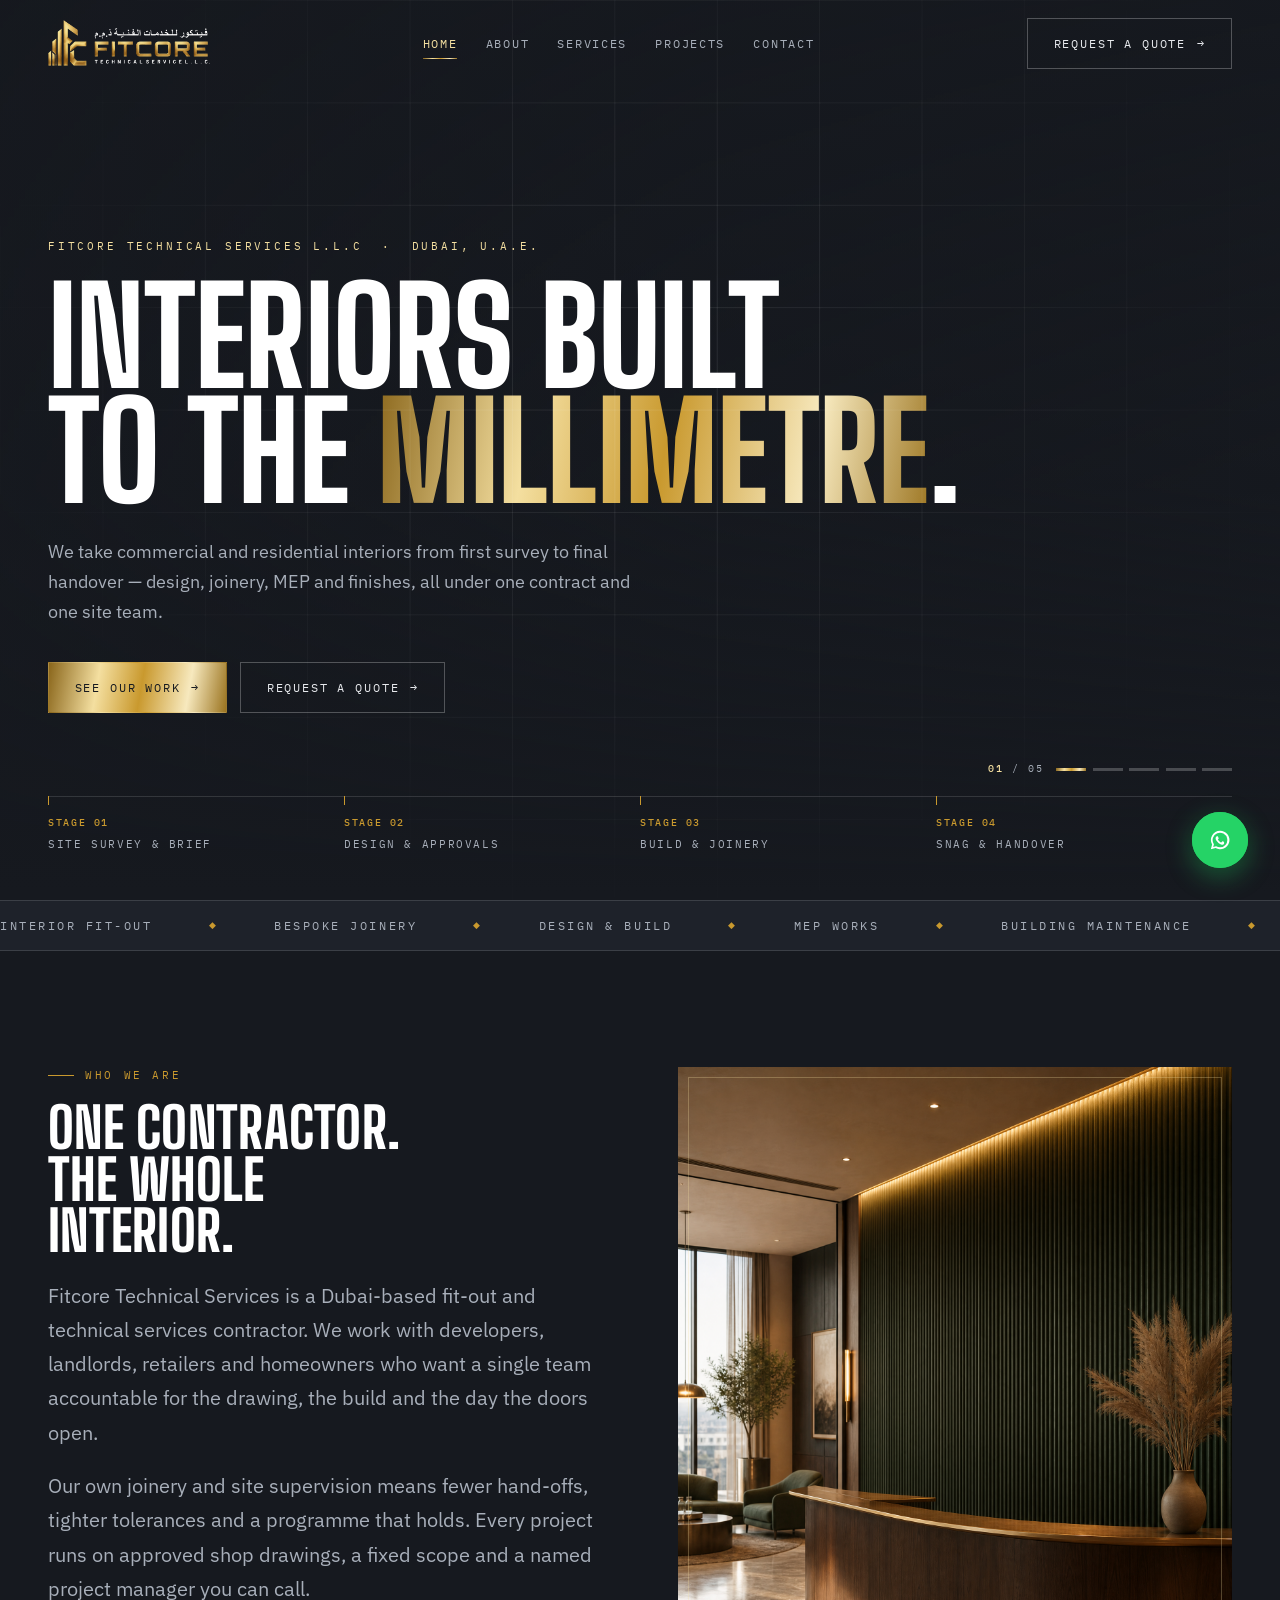
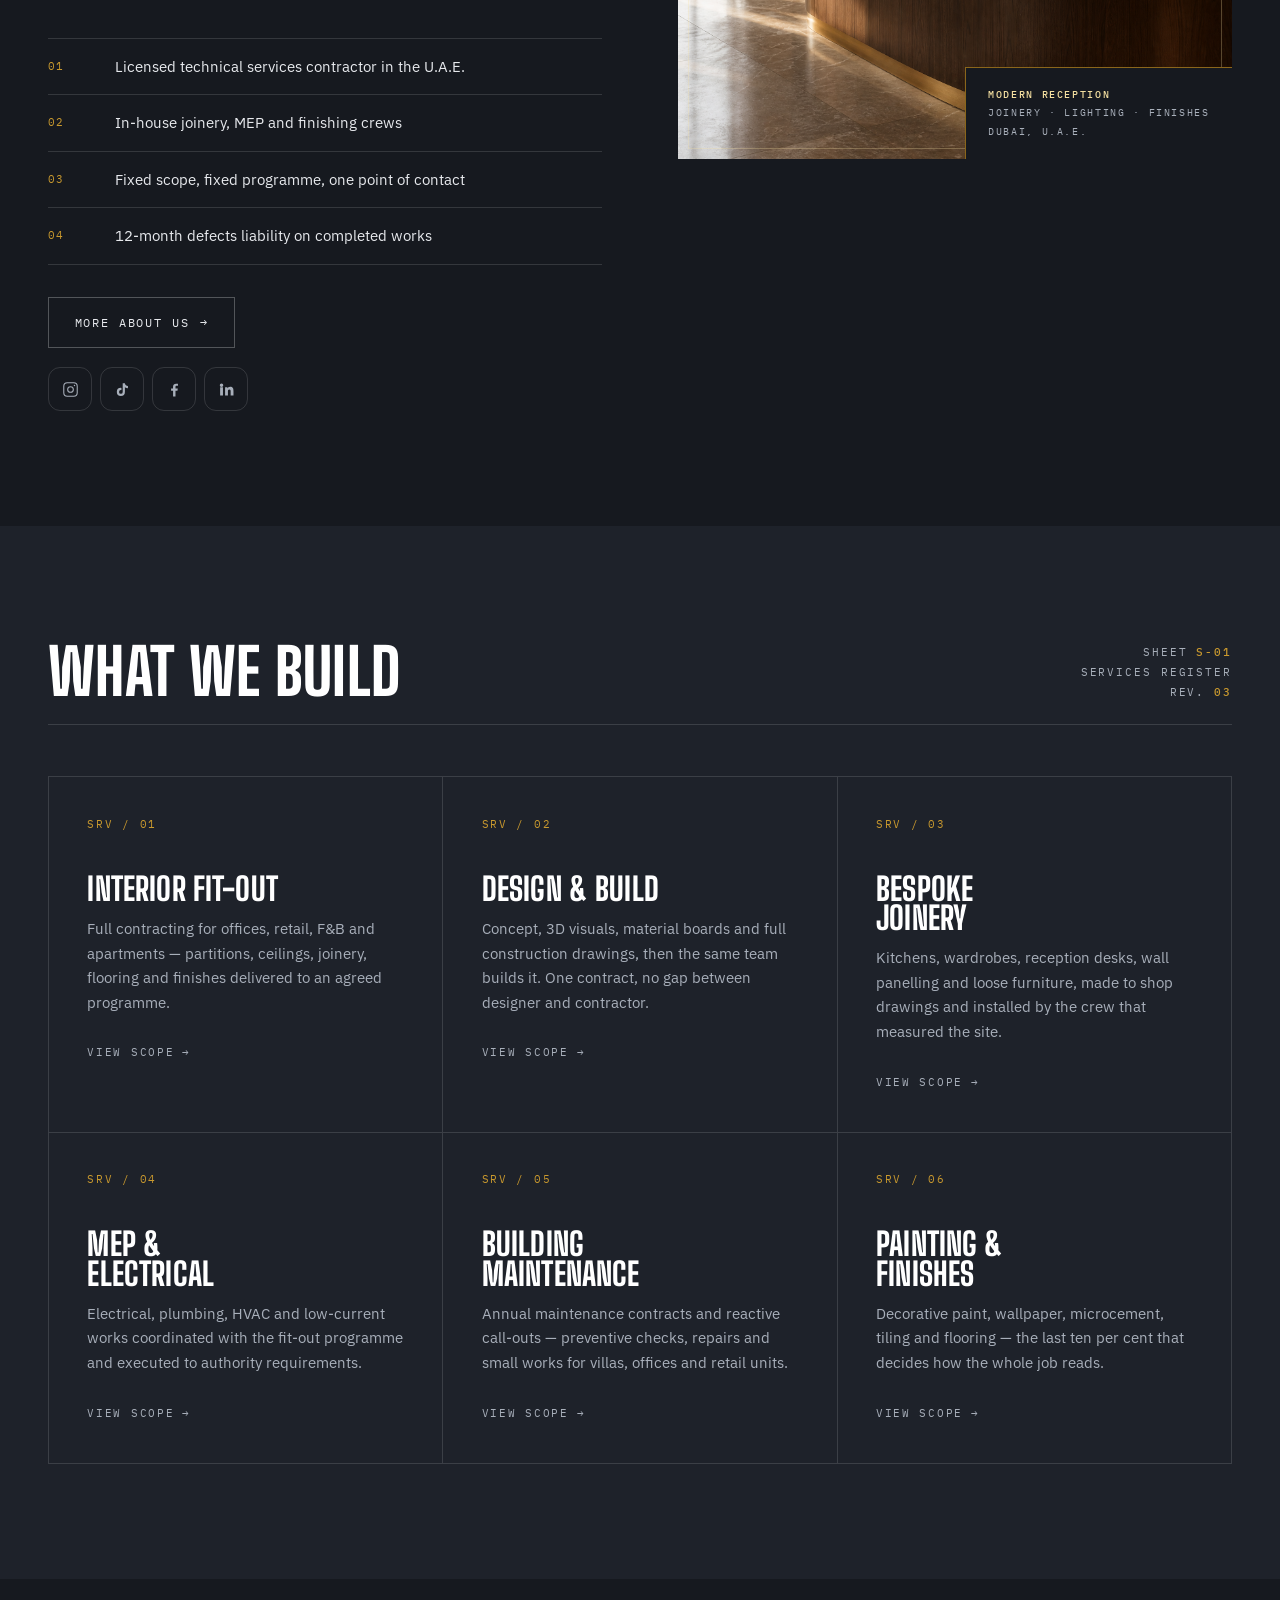
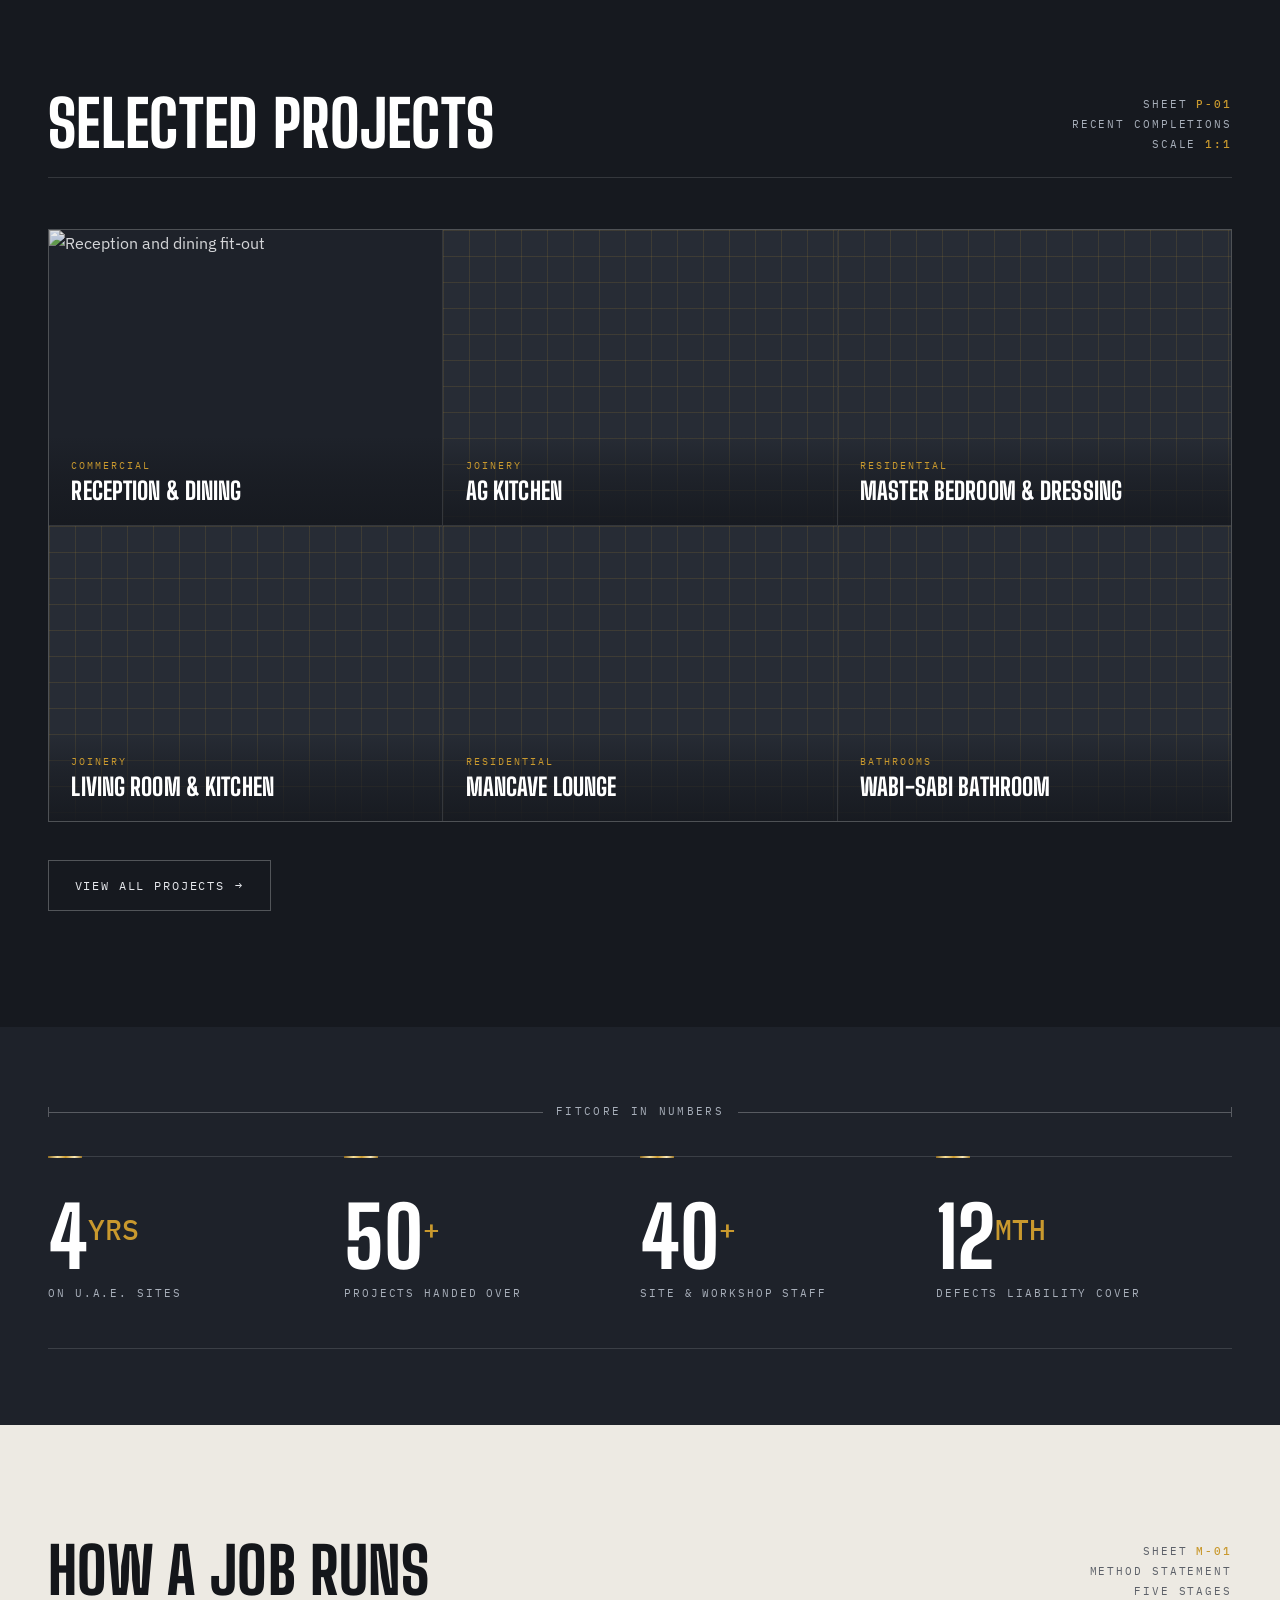
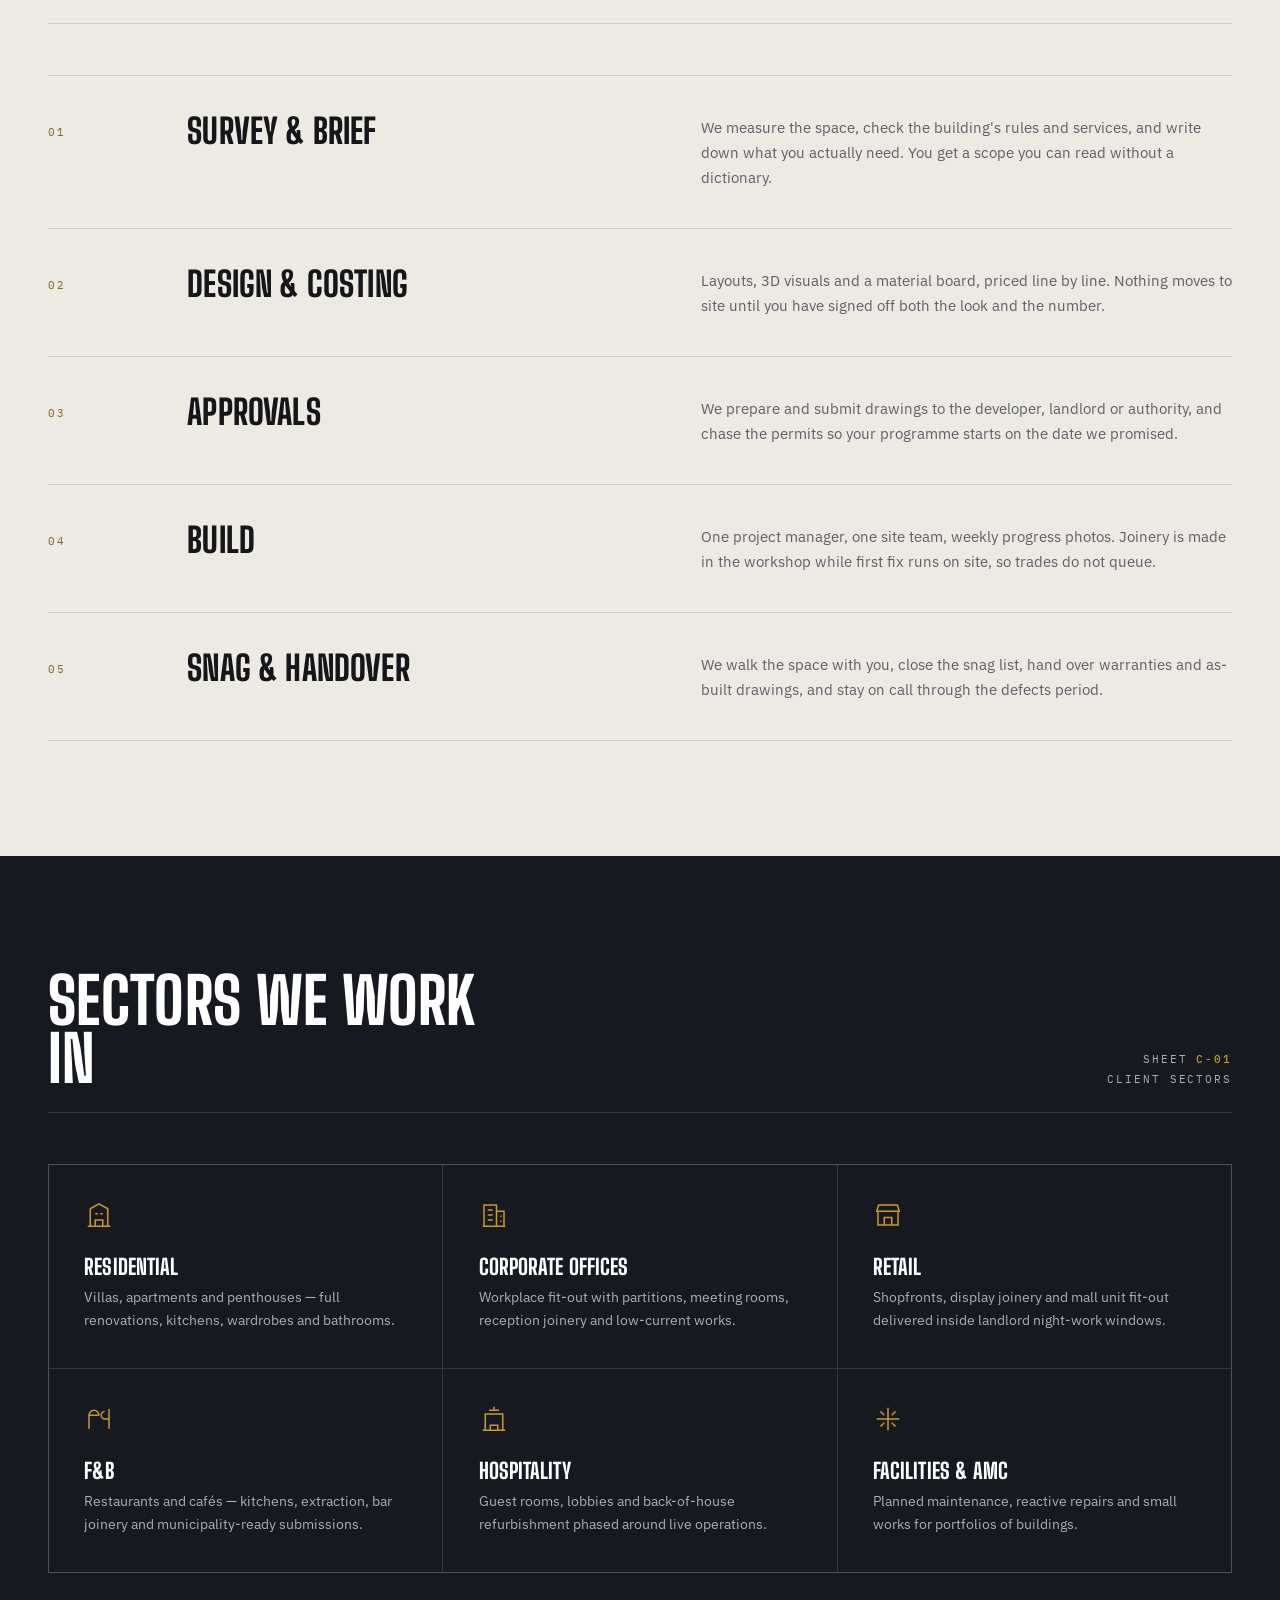
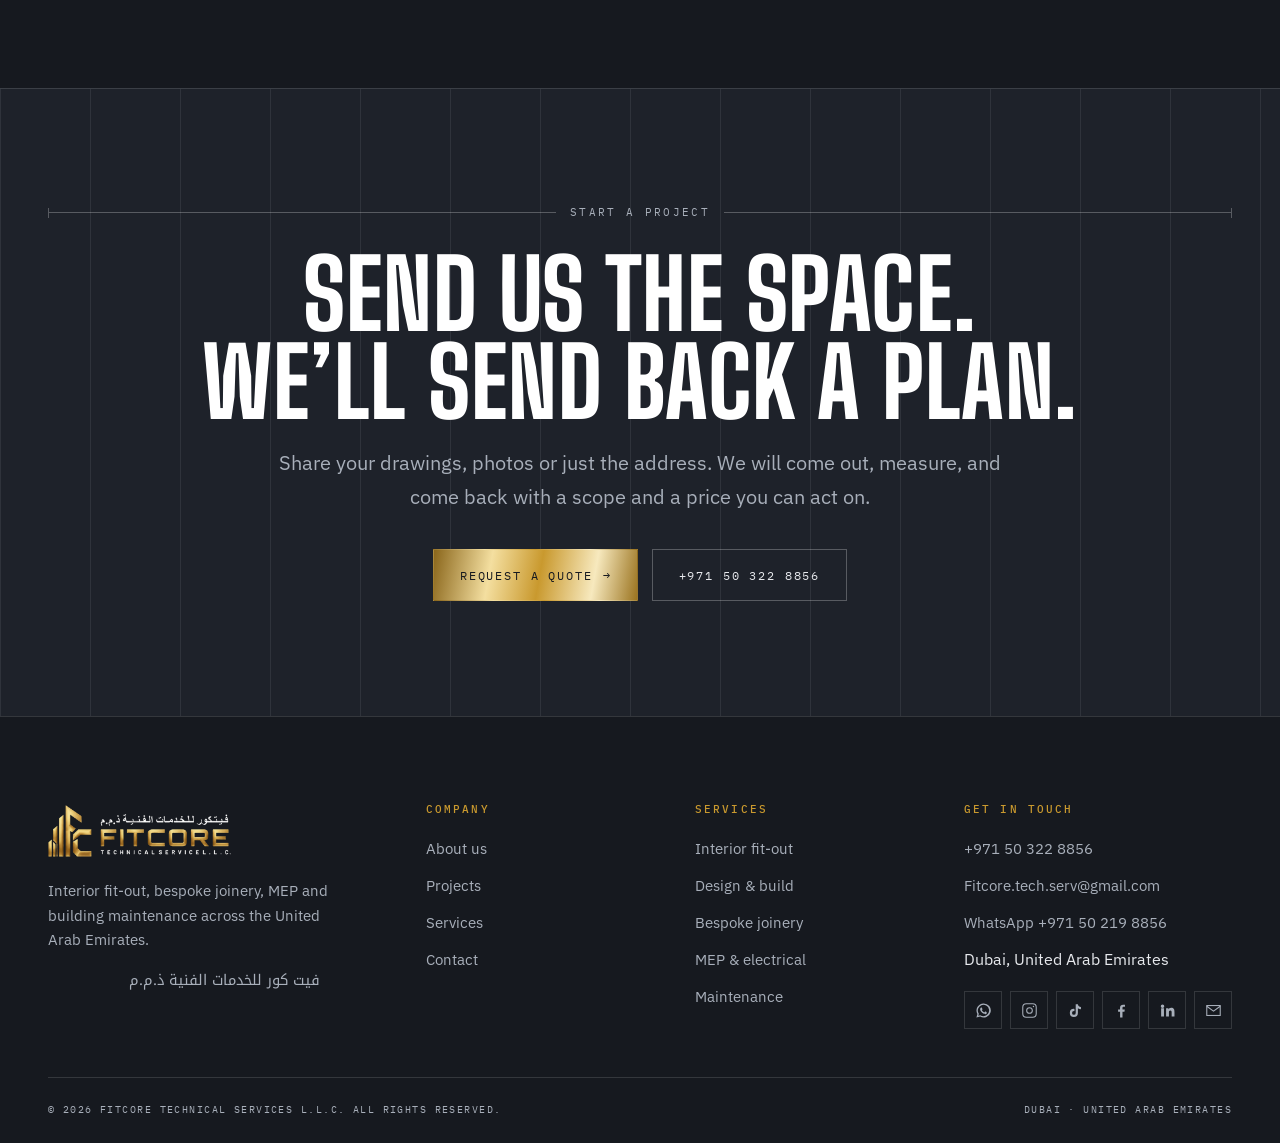
==== index.html @ e767317a "first" ====
<!DOCTYPE html>
<html lang="en">
<head>
<meta charset="utf-8">
<meta name="viewport" content="width=device-width, initial-scale=1">
<title>Fitcore Technical Services L.L.C — Interior Fit-Out &amp; Joinery, Dubai</title>
<meta name="description" content="Fitcore Technical Services L.L.C delivers interior fit-out, design &amp; build, bespoke joinery, MEP and building maintenance across the UAE — from survey to handover under one contract.">
<meta name="theme-color" content="#16191F">
<link rel="icon" href="assets/img/favicon.png" type="image/png">
<meta property="og:title" content="Fitcore Technical Services L.L.C — Interior Fit-Out & Joinery, Dubai">
<meta property="og:description" content="Fit-out, joinery, MEP and maintenance delivered to programme across the UAE.">
<meta property="og:image" content="assets/img/fitcore-logo.png">
<meta property="og:type" content="website">
<link rel="preconnect" href="https://fonts.googleapis.com">
<link rel="preconnect" href="https://fonts.gstatic.com" crossorigin>
<link href="https://fonts.googleapis.com/css2?family=Big+Shoulders+Display:wght@600;700;800&family=IBM+Plex+Mono:wght@400;500&family=IBM+Plex+Sans:wght@400;500;600&family=Noto+Kufi+Arabic:wght@400;600&display=swap" rel="stylesheet">
<link rel="stylesheet" href="assets/css/style.css">
</head>
<body>

<div class="progress" aria-hidden="true"></div>

<a class="skip" href="#main">Skip to content</a>

<!-- ============ HEADER ============ -->
<header class="header">
  <div class="wrap header__inner">
    <a class="brand" href="index.html" aria-label="Fitcore Technical Services — home">
      <img src="assets/img/fitcore-logo.png" alt="Fitcore Technical Services L.L.C">
    </a>

    <nav class="nav" aria-label="Main">
      <a href="index.html">Home</a>
      <a href="about.html">About</a>
      <a href="services.html">Services</a>
      <a href="projects.html">Projects</a>
      <a href="contact.html">Contact</a>
    </nav>

    <a class="btn header__cta" href="contact.html"><span>Request a quote</span><span class="arrow">→</span></a>

    <button class="burger" aria-label="Open menu" aria-expanded="false" aria-controls="drawer">
      <i></i><i></i><i></i>
    </button>
  </div>
</header>

<div class="drawer" id="drawer">
  <a href="index.html" data-page>Home <span>01</span></a>
  <a href="about.html" data-page>About <span>02</span></a>
  <a href="services.html" data-page>Services <span>03</span></a>
  <a href="projects.html" data-page>Projects <span>04</span></a>
  <a href="contact.html" data-page>Contact <span>05</span></a>
  <div class="drawer__foot">
    Dubai, United Arab Emirates<br>
    <a href="tel:+971503228856">+971 50 322 8856</a><br>
    <a href="mailto:Fitcore.tech.serv@gmail.com">Fitcore.tech.serv@gmail.com</a>
  </div>
</div>

<main id="main">

  <!-- ============ HERO ============ -->
  <section class="hero">
    <div class="hero__bg">
      <div class="hero__slide is-active">
        <img data-remote src="https://mir-s3-cdn-cf.behance.net/projects/404/8af08e205818305.66c25b9c89a23.png" alt="Reception and dining fit-out by Fitcore">
      </div>
      <div class="hero__slide">
        <img data-remote src="https://images.unsplash.com/photo-1737898415581-7dea57a1905b?auto=format&amp;fit=crop&amp;w=1800&amp;q=80" alt="Open-plan living room and kitchen by Fitcore" loading="lazy">
      </div>
      <div class="hero__slide">
        <img data-remote src="https://mir-s3-cdn-cf.behance.net/projects/404/5f9414173912259.Y3JvcCwyNDI3LDE4OTksMCww.jpg" alt="Bespoke kitchen joinery by Fitcore" loading="lazy">
      </div>
      <div class="hero__slide">
        <img data-remote src="https://images.unsplash.com/photo-1571673638846-2adffccdc689?auto=format&amp;fit=crop&amp;w=1800&amp;q=80" alt="Mancave lounge with acoustic panelling by Fitcore" loading="lazy">
      </div>
      <div class="hero__slide">
        <img data-remote src="https://mir-s3-cdn-cf.behance.net/projects/404/0c796c205818031.Y3JvcCwxNTgyLDEyMzgsMzA1LDA.jpg" alt="Master bedroom and dressing room by Fitcore" loading="lazy">
      </div>
    </div>
    <div class="grid-overlay" aria-hidden="true"></div>

    <div class="wrap hero__inner">
      <p class="hero__eyebrow">Fitcore Technical Services L.L.C &nbsp;·&nbsp; Dubai, U.A.E.</p>
      <h1>Interiors built<br>to the <em>millimetre</em>.</h1>
      <p class="hero__sub">We take commercial and residential interiors from first survey to final handover — design, joinery, MEP and finishes, all under one contract and one site team.</p>

      <div class="hero__actions">
        <a class="btn btn--gold" href="projects.html"><span>See our work</span><span class="arrow">→</span></a>
        <a class="btn" href="contact.html"><span>Request a quote</span><span class="arrow">→</span></a>
      </div>

      <div class="hero__ticker">
        <span class="count"><b data-slide-now>01</b> / <span data-slide-total>05</span></span>
        <span class="hero__dots" role="tablist" aria-label="Hero images"></span>
      </div>

      <div class="rail">
        <div class="rail__step"><b>Stage 01</b>Site survey &amp; brief</div>
        <div class="rail__step"><b>Stage 02</b>Design &amp; approvals</div>
        <div class="rail__step"><b>Stage 03</b>Build &amp; joinery</div>
        <div class="rail__step"><b>Stage 04</b>Snag &amp; handover</div>
      </div>
    </div>
  </section>

  <!-- ============ MARQUEE ============ -->
  <div class="strip" aria-hidden="true">
    <div class="strip__track">
      <span>Interior fit-out</span><span>Bespoke joinery</span><span>Design &amp; build</span><span>MEP works</span><span>Building maintenance</span><span>Painting &amp; finishes</span><span>Flooring</span><span>Retail &amp; F&amp;B</span>
      <span>Interior fit-out</span><span>Bespoke joinery</span><span>Design &amp; build</span><span>MEP works</span><span>Building maintenance</span><span>Painting &amp; finishes</span><span>Flooring</span><span>Retail &amp; F&amp;B</span>
    </div>
  </div>

  <!-- ============ INTRO ============ -->
  <section class="section">
    <div class="wrap">
      <div class="split split--top">
        <div class="reveal">
          <p class="eyebrow">Who we are</p>
          <h2 class="h-section">One contractor. The whole interior.</h2>
          <p class="lead">Fitcore Technical Services is a Dubai-based fit-out and technical services contractor. We work with developers, landlords, retailers and homeowners who want a single team accountable for the drawing, the build and the day the doors open.</p>
          <p class="lead" style="margin-top:1.2rem;">Our own joinery and site supervision means fewer hand-offs, tighter tolerances and a programme that holds. Every project runs on approved shop drawings, a fixed scope and a named project manager you can call.</p>

          <ul class="facts">
            <li><span class="n">01</span><span>Licensed technical services contractor in the U.A.E.</span></li>
            <li><span class="n">02</span><span>In-house joinery, MEP and finishing crews</span></li>
            <li><span class="n">03</span><span>Fixed scope, fixed programme, one point of contact</span></li>
            <li><span class="n">04</span><span>12-month defects liability on completed works</span></li>
          </ul>

          <div style="margin-top:2rem;">
            <a class="btn" href="about.html"><span>More about us</span><span class="arrow">→</span></a>
          </div>
          <div class="socials socials--inline reveal" data-delay="3" style="margin-top:1.2rem;">
            <a href="https://www.instagram.com/fitcore.ae" target="_blank" rel="noopener" aria-label="Instagram">
              <svg width="17" height="17" viewBox="0 0 24 24" fill="none" stroke="currentColor" stroke-width="1.5" stroke-linecap="round" stroke-linejoin="round"><rect x="2.5" y="2.5" width="19" height="19" rx="5"/><circle cx="12" cy="12" r="4"/><circle cx="17.6" cy="6.4" r="1" fill="currentColor" stroke="none"/></svg>
            </a>
            <a href="https://www.tiktok.com/@fitcore.ae" target="_blank" rel="noopener" aria-label="TikTok">
              <svg width="17" height="17" viewBox="0 0 24 24" fill="currentColor"><path d="M16.5 5.8A4.3 4.3 0 0115.4 3h-3.1v12.4a2.6 2.6 0 11-2.6-2.6c.3 0 .6 0 .8.1V9.8a5.7 5.7 0 00-.8-.1 5.7 5.7 0 105.7 5.7V8.9a7.3 7.3 0 004.3 1.4V7.2a4.3 4.3 0 01-3.2-1.4z"/></svg>
            </a>
            <a href="https://www.facebook.com/fitcoreservices" target="_blank" rel="noopener" aria-label="Facebook">
              <svg width="17" height="17" viewBox="0 0 24 24" fill="currentColor"><path d="M13.4 22v-8.2h2.8l.4-3.3h-3.2V8.4c0-1 .3-1.6 1.7-1.6h1.8V3.9c-.3 0-1.4-.1-2.6-.1-2.6 0-4.4 1.6-4.4 4.5v2.2H7.2v3.3h2.8V22h3.4z"/></svg>
            </a>
            <a href="https://www.linkedin.com/company/fitcoreservices" target="_blank" rel="noopener" aria-label="LinkedIn">
              <svg width="17" height="17" viewBox="0 0 24 24" fill="currentColor"><path d="M4.98 3.5a2.48 2.48 0 11-.01 4.97 2.48 2.48 0 01.01-4.97zM3 8.85h4v11.65H3V8.85zm6.5 0h3.8v1.5h.06c.53-1 1.83-2.06 3.76-2.06 4 0 4.74 2.64 4.74 6.08v6.13h-4v-5.4c0-1.28-.02-2.93-1.79-2.93-1.79 0-2.06 1.4-2.06 2.84V20.5h-4V8.85z"/></svg>
            </a>
          </div>

        </div>

        <div class="split__media reveal" data-delay="2">
          <img src="assets/img/fitcore-about.png" alt="Modern reception fit-out with feature joinery wall">
          <div class="stamp">
            <b>Modern reception</b>
            Joinery · Lighting · Finishes<br>
            Dubai, U.A.E.
          </div>
        </div>
      </div>
    </div>
  </section>

  <!-- ============ SERVICES ============ -->
  <section class="section section--panel">
    <div class="wrap">
      <div class="titleblock reveal">
        <h2>What we build</h2>
        <div class="sheet">
          Sheet <b>S-01</b><br>
          Services register<br>
          Rev. <b>03</b>
        </div>
      </div>

      <div class="services">
        <a class="service reveal" href="services.html#fitout">
          <span class="service__no">SRV / 01</span>
          <h3>Interior fit-out</h3>
          <p>Full contracting for offices, retail, F&amp;B and apartments — partitions, ceilings, joinery, flooring and finishes delivered to an agreed programme.</p>
          <span class="service__more">View scope <span class="arrow">→</span></span>
        </a>

        <a class="service reveal" data-delay="1" href="services.html#design">
          <span class="service__no">SRV / 02</span>
          <h3>Design &amp; build</h3>
          <p>Concept, 3D visuals, material boards and full construction drawings, then the same team builds it. One contract, no gap between designer and contractor.</p>
          <span class="service__more">View scope <span class="arrow">→</span></span>
        </a>

        <a class="service reveal" data-delay="2" href="services.html#joinery">
          <span class="service__no">SRV / 03</span>
          <h3>Bespoke joinery</h3>
          <p>Kitchens, wardrobes, reception desks, wall panelling and loose furniture, made to shop drawings and installed by the crew that measured the site.</p>
          <span class="service__more">View scope <span class="arrow">→</span></span>
        </a>

        <a class="service reveal" href="services.html#mep">
          <span class="service__no">SRV / 04</span>
          <h3>MEP &amp; electrical</h3>
          <p>Electrical, plumbing, HVAC and low-current works coordinated with the fit-out programme and executed to authority requirements.</p>
          <span class="service__more">View scope <span class="arrow">→</span></span>
        </a>

        <a class="service reveal" data-delay="1" href="services.html#maintenance">
          <span class="service__no">SRV / 05</span>
          <h3>Building maintenance</h3>
          <p>Annual maintenance contracts and reactive call-outs — preventive checks, repairs and small works for villas, offices and retail units.</p>
          <span class="service__more">View scope <span class="arrow">→</span></span>
        </a>

        <a class="service reveal" data-delay="2" href="services.html#finishes">
          <span class="service__no">SRV / 06</span>
          <h3>Painting &amp; finishes</h3>
          <p>Decorative paint, wallpaper, microcement, tiling and flooring — the last ten per cent that decides how the whole job reads.</p>
          <span class="service__more">View scope <span class="arrow">→</span></span>
        </a>
      </div>
    </div>
  </section>

  <!-- ============ PROJECTS ============ -->
  <section class="section">
    <div class="wrap">
      <div class="titleblock reveal">
        <h2>Selected projects</h2>
        <div class="sheet">
          Sheet <b>P-01</b><br>
          Recent completions<br>
          Scale <b>1:1</b>
        </div>
      </div>

      <div class="grid-projects reveal">
        <a class="project" href="#" data-cat="commercial"
                data-title="Reception &amp; dining"
                data-meta="Commercial · Joinery, lighting, finishes">
          <img data-remote data-full="https://mir-s3-cdn-cf.behance.net/projects/404/8af08e205818305.66c25b9c89a23.png" src="https://mir-s3-cdn-cf.behance.net/projects/404/8af08e205818305.66c25b9c89a23.png" alt="Reception and dining fit-out" loading="lazy">
          <span class="project__plus" aria-hidden="true">+</span>
          <div class="project__meta"><span class="cat">Commercial</span><h3>Reception &amp; dining</h3></div>
        </a>

        <a class="project" href="#" data-cat="joinery"
                data-title="AG kitchen"
                data-meta="Joinery · Handleless units, stone tops">
          <img data-remote data-full="https://mir-s3-cdn-cf.behance.net/projects/404/5f9414173912259.Y3JvcCwyNDI3LDE4OTksMCww.jpg" src="https://mir-s3-cdn-cf.behance.net/projects/404/5f9414173912259.Y3JvcCwyNDI3LDE4OTksMCww.jpg" alt="AG kitchen joinery" loading="lazy">
          <span class="project__plus" aria-hidden="true">+</span>
          <div class="project__meta"><span class="cat">Joinery</span><h3>AG kitchen</h3></div>
        </a>

        <a class="project" href="#" data-cat="residential"
                data-title="Master bedroom &amp; dressing"
                data-meta="Residential · Wardrobes, panelling, lighting">
          <img data-remote data-full="https://mir-s3-cdn-cf.behance.net/projects/404/0c796c205818031.Y3JvcCwxNTgyLDEyMzgsMzA1LDA.jpg" src="https://mir-s3-cdn-cf.behance.net/projects/404/0c796c205818031.Y3JvcCwxNTgyLDEyMzgsMzA1LDA.jpg" alt="Master bedroom and dressing room fit-out" loading="lazy">
          <span class="project__plus" aria-hidden="true">+</span>
          <div class="project__meta"><span class="cat">Residential</span><h3>Master bedroom &amp; dressing</h3></div>
        </a>

        <a class="project" href="#" data-cat="joinery"
                data-title="Living room &amp; kitchen"
                data-meta="Joinery · Open-plan, integrated storage">
          <img data-remote data-full="https://images.unsplash.com/photo-1737898415581-7dea57a1905b?auto=format&amp;fit=crop&amp;w=1800&amp;q=80" src="https://images.unsplash.com/photo-1737898415581-7dea57a1905b?auto=format&amp;fit=crop&amp;w=1800&amp;q=80" alt="Open-plan living room and kitchen fit-out" loading="lazy">
          <span class="project__plus" aria-hidden="true">+</span>
          <div class="project__meta"><span class="cat">Joinery</span><h3>Living room &amp; kitchen</h3></div>
        </a>

        <a class="project" href="#" data-cat="residential"
                data-title="Mancave lounge"
                data-meta="Residential · Acoustic panelling, feature lighting">
          <img data-remote data-full="https://images.unsplash.com/photo-1571673638846-2adffccdc689?auto=format&amp;fit=crop&amp;w=1800&amp;q=80" src="https://images.unsplash.com/photo-1571673638846-2adffccdc689?auto=format&amp;fit=crop&amp;w=1800&amp;q=80" alt="Mancave lounge fit-out" loading="lazy">
          <span class="project__plus" aria-hidden="true">+</span>
          <div class="project__meta"><span class="cat">Residential</span><h3>Mancave lounge</h3></div>
        </a>

        <a class="project" href="#" data-cat="bathrooms"
                data-title="Wabi-sabi bathroom"
                data-meta="Bathrooms · Microcement, stone, brassware">
          <img data-remote data-full="https://mir-s3-cdn-cf.behance.net/projects/404/5072a9182846457.Y3JvcCwxNjAwLDEyNTEsMCwyNzM.jpg" src="https://mir-s3-cdn-cf.behance.net/projects/404/5072a9182846457.Y3JvcCwxNjAwLDEyNTEsMCwyNzM.jpg" alt="Wabi-sabi bathroom fit-out" loading="lazy">
          <span class="project__plus" aria-hidden="true">+</span>
          <div class="project__meta"><span class="cat">Bathrooms</span><h3>Wabi-sabi bathroom</h3></div>
        </a>
      </div>

      <div style="margin-top:2.4rem;" class="reveal">
        <a class="btn" href="projects.html"><span>View all projects</span><span class="arrow">→</span></a>
      </div>
    </div>
  </section>

  <!-- ============ STATS ============ -->
  <section class="section section--tight section--panel">
    <div class="wrap">
      <p class="dim reveal" style="margin-bottom:2.2rem;"><span class="dim-tick">Fitcore in numbers</span></p>
      <div class="stats">
        <div class="stat reveal"><span class="num"><span data-count="4">4</span><sup>YRS</sup></span><span class="lbl">On U.A.E. sites</span></div>
        <div class="stat reveal" data-delay="1"><span class="num"><span data-count="50">50</span><sup>+</sup></span><span class="lbl">Projects handed over</span></div>
        <div class="stat reveal" data-delay="2"><span class="num"><span data-count="40">40</span><sup>+</sup></span><span class="lbl">Site &amp; workshop staff</span></div>
        <div class="stat reveal" data-delay="3"><span class="num"><span data-count="12">12</span><sup>MTH</sup></span><span class="lbl">Defects liability cover</span></div>
      </div>
    </div>
  </section>

  <!-- ============ PROCESS ============ -->
  <section class="section section--bone">
    <div class="wrap">
      <div class="titleblock reveal">
        <h2>How a job runs</h2>
        <div class="sheet">
          Sheet <b>M-01</b><br>
          Method statement<br>
          Five stages
        </div>
      </div>

      <div class="process">
        <div class="step reveal">
          <span class="step__no">01</span>
          <h3>Survey &amp; brief</h3>
          <p>We measure the space, check the building's rules and services, and write down what you actually need. You get a scope you can read without a dictionary.</p>
        </div>
        <div class="step reveal">
          <span class="step__no">02</span>
          <h3>Design &amp; costing</h3>
          <p>Layouts, 3D visuals and a material board, priced line by line. Nothing moves to site until you have signed off both the look and the number.</p>
        </div>
        <div class="step reveal">
          <span class="step__no">03</span>
          <h3>Approvals</h3>
          <p>We prepare and submit drawings to the developer, landlord or authority, and chase the permits so your programme starts on the date we promised.</p>
        </div>
        <div class="step reveal">
          <span class="step__no">04</span>
          <h3>Build</h3>
          <p>One project manager, one site team, weekly progress photos. Joinery is made in the workshop while first fix runs on site, so trades do not queue.</p>
        </div>
        <div class="step reveal">
          <span class="step__no">05</span>
          <h3>Snag &amp; handover</h3>
          <p>We walk the space with you, close the snag list, hand over warranties and as-built drawings, and stay on call through the defects period.</p>
        </div>
      </div>
    </div>
  </section>

  <!-- ============ SECTORS ============ -->
  <section class="section">
    <div class="wrap">
      <div class="titleblock reveal">
        <h2>Sectors we work in</h2>
        <div class="sheet">
          Sheet <b>C-01</b><br>
          Client sectors
        </div>
      </div>

      <div class="sectors">
        <div class="sector reveal">
          <span class="ico" aria-hidden="true">
            <svg width="30" height="30" viewBox="0 0 24 24" fill="none" stroke="currentColor" stroke-width="1.2"><path d="M3 21h18M5 21V7l7-4 7 4v14M9 21v-5h6v5M9 11h2M13 11h2"/></svg>
          </span>
          <h3>Residential</h3>
          <p>Villas, apartments and penthouses — full renovations, kitchens, wardrobes and bathrooms.</p>
        </div>
        <div class="sector reveal" data-delay="1">
          <span class="ico" aria-hidden="true">
            <svg width="30" height="30" viewBox="0 0 24 24" fill="none" stroke="currentColor" stroke-width="1.2"><path d="M3 21h18M4 21V4h10v17M14 9h6v12M7 8h4M7 12h4M7 16h4M17 13h1M17 17h1"/></svg>
          </span>
          <h3>Corporate offices</h3>
          <p>Workplace fit-out with partitions, meeting rooms, reception joinery and low-current works.</p>
        </div>
        <div class="sector reveal" data-delay="2">
          <span class="ico" aria-hidden="true">
            <svg width="30" height="30" viewBox="0 0 24 24" fill="none" stroke="currentColor" stroke-width="1.2"><path d="M3 9h18l-1.5-5H4.5L3 9zM4 9v11h16V9M9 20v-6h6v6"/></svg>
          </span>
          <h3>Retail</h3>
          <p>Shopfronts, display joinery and mall unit fit-out delivered inside landlord night-work windows.</p>
        </div>
        <div class="sector reveal">
          <span class="ico" aria-hidden="true">
            <svg width="30" height="30" viewBox="0 0 24 24" fill="none" stroke="currentColor" stroke-width="1.2"><path d="M4 20V9m0 0a4 4 0 018 0M4 9h8m8 11V4m0 8h-3a3 3 0 01-.5-6"/></svg>
          </span>
          <h3>F&amp;B</h3>
          <p>Restaurants and cafés — kitchens, extraction, bar joinery and municipality-ready submissions.</p>
        </div>
        <div class="sector reveal" data-delay="1">
          <span class="ico" aria-hidden="true">
            <svg width="30" height="30" viewBox="0 0 24 24" fill="none" stroke="currentColor" stroke-width="1.2"><path d="M3 21h18M5 21V8h14v13M9 21v-4h6v4M8 5h8M12 2v3"/></svg>
          </span>
          <h3>Hospitality</h3>
          <p>Guest rooms, lobbies and back-of-house refurbishment phased around live operations.</p>
        </div>
        <div class="sector reveal" data-delay="2">
          <span class="ico" aria-hidden="true">
            <svg width="30" height="30" viewBox="0 0 24 24" fill="none" stroke="currentColor" stroke-width="1.2"><path d="M12 3v18M3 12h18M6 6l3 3M18 6l-3 3M6 18l3-3M18 18l-3-3"/></svg>
          </span>
          <h3>Facilities &amp; AMC</h3>
          <p>Planned maintenance, reactive repairs and small works for portfolios of buildings.</p>
        </div>
      </div>
    </div>
  </section>

  <!-- ============ CTA ============ -->
  <section class="section cta-band">
    <div class="wrap cta-band__inner">
      <p class="dim reveal" style="justify-content:center;margin-bottom:1.8rem;"><span class="dim-tick">Start a project</span></p>
      <h2 class="reveal">Send us the space.<br>We&rsquo;ll send back a plan.</h2>
      <p class="lead reveal" data-delay="1">Share your drawings, photos or just the address. We will come out, measure, and come back with a scope and a price you can act on.</p>
      <div class="btns reveal" data-delay="2">
        <a class="btn btn--gold" href="contact.html"><span>Request a quote</span><span class="arrow">→</span></a>
        <a class="btn" href="tel:+971503228856"><span>+971 50 322 8856</span></a>
      </div>
    </div>
  </section>

</main>

<!-- ============ FOOTER ============ -->
<footer class="footer">
  <div class="wrap">
    <div class="footer__grid">
      <div class="footer__brand">
        <img src="assets/img/fitcore-logo.png" alt="Fitcore Technical Services L.L.C">
        <p>Interior fit-out, bespoke joinery, MEP and building maintenance across the United Arab Emirates.</p>
        <p class="footer__ar">فيت كور للخدمات الفنية ذ.م.م</p>
      </div>

      <div>
        <h4>Company</h4>
        <ul>
          <li><a href="about.html">About us</a></li>
          <li><a href="projects.html">Projects</a></li>
          <li><a href="services.html">Services</a></li>
          <li><a href="contact.html">Contact</a></li>
        </ul>
      </div>

      <div>
        <h4>Services</h4>
        <ul>
          <li><a href="services.html#fitout">Interior fit-out</a></li>
          <li><a href="services.html#design">Design &amp; build</a></li>
          <li><a href="services.html#joinery">Bespoke joinery</a></li>
          <li><a href="services.html#mep">MEP &amp; electrical</a></li>
          <li><a href="services.html#maintenance">Maintenance</a></li>
        </ul>
      </div>

      <div>
        <h4>Get in touch</h4>
        <ul>
          <li><a href="tel:+971503228856">+971 50 322 8856</a></li>
          <li><a href="mailto:Fitcore.tech.serv@gmail.com">Fitcore.tech.serv@gmail.com</a></li>
          <li><a href="https://wa.me/971502198856" target="_blank" rel="noopener">WhatsApp +971 50 219 8856</a></li>
          <li>Dubai, United Arab Emirates</li>
        </ul>
        <div class="socials" style="margin-top:1.2rem;">
          <a href="https://wa.me/971502198856" target="_blank" rel="noopener" aria-label="WhatsApp">
            <svg width="17" height="17" viewBox="0 0 24 24" fill="currentColor"><path d="M12 2a10 10 0 00-8.6 15L2 22l5.2-1.4A10 10 0 1012 2zm0 18a8 8 0 01-4.1-1.1l-.3-.2-3 .8.8-2.9-.2-.3A8 8 0 1112 20zm4.4-5.8c-.2-.1-1.4-.7-1.6-.8s-.4-.1-.5.1-.6.8-.7 1-.3.2-.5.1a6.5 6.5 0 01-1.9-1.2 7.3 7.3 0 01-1.4-1.7c-.1-.2 0-.4.1-.5l.4-.4.2-.4v-.4l-.7-1.7c-.2-.4-.4-.4-.5-.4h-.5a.9.9 0 00-.7.3 2.8 2.8 0 00-.9 2.1 4.9 4.9 0 001 2.6 11.1 11.1 0 004.3 3.8c1.6.6 1.9.5 2.3.5a2.4 2.4 0 001.6-1.1 2 2 0 00.1-1.1z"/></svg>
          </a>
          <a href="https://www.instagram.com/fitcore.ae" target="_blank" rel="noopener" aria-label="Instagram">
            <svg width="17" height="17" viewBox="0 0 24 24" fill="none" stroke="currentColor" stroke-width="1.5" stroke-linecap="round" stroke-linejoin="round"><rect x="2.5" y="2.5" width="19" height="19" rx="5"/><circle cx="12" cy="12" r="4"/><circle cx="17.6" cy="6.4" r="1" fill="currentColor" stroke="none"/></svg>
          </a>
          <a href="https://www.tiktok.com/@fitcore.ae" target="_blank" rel="noopener" aria-label="TikTok">
            <svg width="17" height="17" viewBox="0 0 24 24" fill="currentColor"><path d="M16.5 5.8A4.3 4.3 0 0115.4 3h-3.1v12.4a2.6 2.6 0 11-2.6-2.6c.3 0 .6 0 .8.1V9.8a5.7 5.7 0 00-.8-.1 5.7 5.7 0 105.7 5.7V8.9a7.3 7.3 0 004.3 1.4V7.2a4.3 4.3 0 01-3.2-1.4z"/></svg>
          </a>
          <a href="https://www.facebook.com/fitcoreservices" target="_blank" rel="noopener" aria-label="Facebook">
            <svg width="17" height="17" viewBox="0 0 24 24" fill="currentColor"><path d="M13.4 22v-8.2h2.8l.4-3.3h-3.2V8.4c0-1 .3-1.6 1.7-1.6h1.8V3.9c-.3 0-1.4-.1-2.6-.1-2.6 0-4.4 1.6-4.4 4.5v2.2H7.2v3.3h2.8V22h3.4z"/></svg>
          </a>
          <a href="https://www.linkedin.com/company/fitcoreservices" target="_blank" rel="noopener" aria-label="LinkedIn">
            <svg width="17" height="17" viewBox="0 0 24 24" fill="currentColor"><path d="M4.98 3.5a2.48 2.48 0 11-.01 4.97 2.48 2.48 0 01.01-4.97zM3 8.85h4v11.65H3V8.85zm6.5 0h3.8v1.5h.06c.53-1 1.83-2.06 3.76-2.06 4 0 4.74 2.64 4.74 6.08v6.13h-4v-5.4c0-1.28-.02-2.93-1.79-2.93-1.79 0-2.06 1.4-2.06 2.84V20.5h-4V8.85z"/></svg>
          </a>
          <a href="mailto:Fitcore.tech.serv@gmail.com" aria-label="Email">
            <svg width="17" height="17" viewBox="0 0 24 24" fill="none" stroke="currentColor" stroke-width="1.5"><rect x="2.5" y="5" width="19" height="14"/><path d="M2.5 6l9.5 7 9.5-7"/></svg>
          </a>
        </div>
      </div>
    </div>

    <div class="footer__bar">
      <span>&copy; <span data-year>2026</span> Fitcore Technical Services L.L.C. All rights reserved.</span>
      <span>Dubai · United Arab Emirates</span>
    </div>
  </div>
</footer>

<a class="float-wa" href="https://wa.me/971502198856" target="_blank" rel="noopener" aria-label="Chat on WhatsApp">
  <svg width="22" height="22" viewBox="0 0 24 24" fill="currentColor"><path d="M12 2a10 10 0 00-8.6 15L2 22l5.2-1.4A10 10 0 1012 2zm0 18a8 8 0 01-4.1-1.1l-.3-.2-3 .8.8-2.9-.2-.3A8 8 0 1112 20zm4.4-5.8c-.2-.1-1.4-.7-1.6-.8s-.4-.1-.5.1-.6.8-.7 1-.3.2-.5.1a6.5 6.5 0 01-1.9-1.2 7.3 7.3 0 01-1.4-1.7c-.1-.2 0-.4.1-.5l.4-.4.2-.4v-.4l-.7-1.7c-.2-.4-.4-.4-.5-.4h-.5a.9.9 0 00-.7.3 2.8 2.8 0 00-.9 2.1 4.9 4.9 0 001 2.6 11.1 11.1 0 004.3 3.8c1.6.6 1.9.5 2.3.5a2.4 2.4 0 001.6-1.1 2 2 0 00.1-1.1z"/></svg>
</a>

<!-- ============ LIGHTBOX ============ -->
<div class="lightbox" aria-hidden="true" role="dialog" aria-label="Project image">
  <button class="lightbox__close" aria-label="Close">✕</button>
  <button class="lightbox__nav prev" aria-label="Previous project">←</button>
  <button class="lightbox__nav next" aria-label="Next project">→</button>
  <figure>
    <img src="" alt="">
    <figcaption>
      <span><b data-lb-title></b> — <span data-lb-meta></span></span>
      <a data-lb-link href="#" target="_blank" rel="noopener">Open full project ↗</a>
    </figcaption>
  </figure>
</div>

<script src="assets/js/main.js"></script>
</body>
</html>
---- assets/css/style.css ----
/* ============================================================
   FITCORE TECHNICAL SERVICES L.L.C
   Design system — "Drawing Sheet"
   Palette, type and structure derived from the gold-on-charcoal
   logo and the vernacular of construction shop drawings.
   ============================================================ */

/* ---------- 1. Tokens ---------- */
:root {
  /* Surfaces */
  --ink:        #16191F;
  --ink-2:      #1E222A;
  --ink-3:      #272C35;
  --ink-4:      #333944;
  --bone:       #EDEAE3;
  --bone-2:     #DFDAD0;
  --bone-3:     #C9C2B4;

  /* Brand gold, sampled from the logo */
  --gold:       #C9992E;
  --gold-lt:    #F4DFA0;
  --gold-dk:    #8A661B;
  --gold-grad:  linear-gradient(100deg, #8A661B 0%, #F4DFA0 28%, #C9992E 52%, #F7E9BE 78%, #9B7420 100%);

  /* Text */
  --text:       #E7E9ED;
  --text-dim:   #A8AFBA;
  --text-ink:   #14161A;
  --text-ink-dim: #5C6068;

  /* Lines */
  --line:       rgba(255, 255, 255, 0.13);
  --line-strong:rgba(255, 255, 255, 0.26);
  --line-dark:  rgba(20, 22, 26, 0.14);

  /* Type */
  --display: "Big Shoulders Display", "Big Shoulders", "Oswald", "Arial Narrow", sans-serif;
  --body:    "IBM Plex Sans", system-ui, -apple-system, "Segoe UI", sans-serif;
  --mono:    "IBM Plex Mono", ui-monospace, "SFMono-Regular", monospace;
  --arabic:  "Noto Kufi Arabic", var(--body);

  /* Rhythm */
  --gut:      clamp(1.25rem, 4vw, 3rem);
  --maxw:     1280px;
  --section-y: clamp(4.5rem, 9vw, 8.5rem);

  /* Motion */
  --ease: cubic-bezier(0.22, 0.61, 0.36, 1);
}

/* ---------- 2. Reset ---------- */
*, *::before, *::after { box-sizing: border-box; }

html {
  scroll-behavior: smooth;
  -webkit-text-size-adjust: 100%;
}

body {
  margin: 0;
  background: var(--ink);
  color: var(--text);
  font-family: var(--body);
  font-size: 16px;
  line-height: 1.65;
  font-weight: 400;
  overflow-x: hidden;
  -webkit-font-smoothing: antialiased;
}

img { max-width: 100%; display: block; }
a { color: inherit; text-decoration: none; }
button { font: inherit; color: inherit; }

h1, h2, h3, h4 {
  font-family: var(--display);
  font-weight: 800;
  line-height: 0.92;
  letter-spacing: 0.005em;
  margin: 0;
  text-transform: uppercase;
}

p { margin: 0 0 1em; }
p:last-child { margin-bottom: 0; }

::selection { background: var(--gold); color: #16191F; }

:focus-visible {
  outline: 2px solid var(--gold-lt);
  outline-offset: 3px;
}

/* ---------- 3. Layout helpers ---------- */
.wrap {
  width: 100%;
  max-width: var(--maxw);
  margin-inline: auto;
  padding-inline: var(--gut);
}

.section { padding-block: var(--section-y); position: relative; }
[id] { scroll-margin-top: 110px; }
.section--tight { padding-block: clamp(3rem, 6vw, 5rem); }
.section--bone { background: var(--bone); color: var(--text-ink); }
.section--panel { background: var(--ink-2); }

.section--bone h1,
.section--bone h2,
.section--bone h3 { color: var(--text-ink); }

/* Skip link */
.skip {
  position: absolute;
  left: -9999px;
  top: 0;
  background: var(--gold);
  color: #16191F;
  padding: 0.75rem 1.25rem;
  z-index: 999;
  font-family: var(--mono);
  font-size: 0.75rem;
}
.skip:focus { left: 0; }

/* ---------- 4. Signature: the dimension line ----------
   A hairline with tick ends and a centred mono label —
   lifted straight off a shop drawing. Used as a divider
   and as the frame for key statements.                    */
.dim {
  display: flex;
  align-items: center;
  gap: 0.85rem;
  font-family: var(--mono);
  font-size: 0.66rem;
  letter-spacing: 0.22em;
  text-transform: uppercase;
  color: var(--text-dim);
}
.dim::before,
.dim::after {
  content: "";
  flex: 1;
  height: 10px;
  background: linear-gradient(var(--line-strong), var(--line-strong)) center / 100% 1px no-repeat;
}
.dim::before { border-left: 1px solid var(--line-strong); }
.dim::after  { border-right: 1px solid var(--line-strong); }
.dim--left::before { flex: 0 0 34px; }

.section--bone .dim { color: var(--text-ink-dim); }
.section--bone .dim::before,
.section--bone .dim::after {
  background: linear-gradient(var(--line-dark), var(--line-dark)) center / 100% 1px no-repeat;
}
.section--bone .dim::before { border-left-color: var(--line-dark); }
.section--bone .dim::after  { border-right-color: var(--line-dark); }

/* Eyebrow label */
.eyebrow {
  font-family: var(--mono);
  font-size: 0.68rem;
  letter-spacing: 0.24em;
  text-transform: uppercase;
  color: var(--gold);
  margin: 0 0 1.1rem;
  display: flex;
  align-items: center;
  gap: 0.7rem;
}
.eyebrow::before {
  content: "";
  width: 26px;
  height: 1px;
  background: currentColor;
  flex: none;
}

/* Section title block — mimics a drawing sheet title block */
.titleblock {
  display: grid;
  grid-template-columns: 1fr auto;
  align-items: end;
  gap: 1.5rem 2rem;
  border-bottom: 1px solid var(--line);
  padding-bottom: 1.4rem;
  margin-bottom: clamp(2rem, 4vw, 3.5rem);
}
.section--bone .titleblock { border-bottom-color: var(--line-dark); }

.titleblock h2 {
  font-size: clamp(2.1rem, 6vw, 4rem);
  max-width: 16ch;
  color: #FFF;
}
.section--bone .titleblock h2 { color: var(--text-ink); }
.titleblock .sheet {
  font-family: var(--mono);
  font-size: 0.66rem;
  letter-spacing: 0.18em;
  text-transform: uppercase;
  color: var(--text-dim);
  text-align: right;
  line-height: 1.9;
  white-space: nowrap;
}
.section--bone .titleblock .sheet { color: var(--text-ink-dim); }
.titleblock .sheet b { color: var(--gold); font-weight: 500; }

/* Gold text */
.gold {
  background: var(--gold-grad);
  -webkit-background-clip: text;
  background-clip: text;
  color: transparent;
}

/* Lead paragraph */
.lead {
  font-size: clamp(1.02rem, 1.6vw, 1.22rem);
  line-height: 1.75;
  color: var(--text-dim);
  max-width: 62ch;
}
.section--bone .lead { color: var(--text-ink-dim); }

/* ---------- 5. Buttons ---------- */
.btn {
  display: inline-flex;
  align-items: center;
  gap: 0.65rem;
  padding: 0.95rem 1.6rem;
  font-family: var(--mono);
  font-size: 0.72rem;
  letter-spacing: 0.16em;
  text-transform: uppercase;
  border: 1px solid var(--line-strong);
  background: transparent;
  color: var(--text);
  cursor: pointer;
  transition: color .35s var(--ease), border-color .35s var(--ease), background .35s var(--ease);
  position: relative;
  overflow: hidden;
}
.btn span { position: relative; z-index: 2; }
.btn::after {
  content: "";
  position: absolute;
  inset: 0;
  background: var(--gold-grad);
  transform: translateY(101%);
  transition: transform .4s var(--ease);
  z-index: 1;
}
.btn:hover, .btn:focus-visible { color: #16191F; border-color: transparent; }
.btn:hover::after, .btn:focus-visible::after { transform: translateY(0); }

.btn--gold {
  border-color: transparent;
  color: #16191F;
  background: var(--gold-grad);
}
.btn--gold::after { background: #FFF; }
.btn--gold:hover, .btn--gold:focus-visible { color: #16191F; }

.btn--ink { border-color: var(--line-dark); color: var(--text-ink); }

.btn .arrow { transition: transform .35s var(--ease); position: relative; z-index: 2; }
.btn:hover .arrow { transform: translateX(4px); }

/* ---------- 6. Header ---------- */
.header {
  position: fixed;
  inset: 0 0 auto 0;
  z-index: 100;
  transition: background .4s var(--ease), border-color .4s var(--ease), padding .4s var(--ease);
  border-bottom: 1px solid transparent;
  padding-block: 1.1rem;
}
.header.is-stuck {
  background: rgba(22, 25, 31, 0.90);
  backdrop-filter: blur(14px);
  -webkit-backdrop-filter: blur(14px);
  border-bottom-color: var(--line);
  padding-block: 0.6rem;
}
.header__inner {
  display: flex;
  align-items: center;
  justify-content: space-between;
  gap: 1.5rem;
}
.brand { display: block; flex: none; }
.brand img {
  height: clamp(34px, 4.4vw, 46px);
  width: auto;
  transition: height .4s var(--ease);
}
.header.is-stuck .brand img { height: clamp(30px, 3.6vw, 38px); }

.nav {
  display: flex;
  align-items: center;
  gap: clamp(1rem, 2.2vw, 2.1rem);
}
.nav a {
  font-family: var(--mono);
  font-size: 0.72rem;
  letter-spacing: 0.15em;
  text-transform: uppercase;
  color: var(--text-dim);
  padding-block: 0.4rem;
  position: relative;
  transition: color .3s var(--ease);
}
.nav a::after {
  content: "";
  position: absolute;
  left: 0; bottom: 0;
  width: 0; height: 1px;
  background: var(--gold-grad);
  transition: width .35s var(--ease);
}
.nav a:hover { color: #FFF; }
.nav a:hover::after { width: 100%; }
.nav a.is-active { color: var(--gold-lt); }
.nav a.is-active::after { width: 100%; }

.header__cta { display: inline-flex; }

.burger {
  display: none;
  width: 46px; height: 40px;
  border: 1px solid var(--line-strong);
  background: transparent;
  cursor: pointer;
  padding: 0;
  position: relative;
}
.burger i {
  position: absolute;
  left: 12px;
  width: 20px; height: 1.5px;
  background: var(--text);
  transition: transform .35s var(--ease), opacity .25s var(--ease);
}
.burger i:nth-child(1) { top: 14px; }
.burger i:nth-child(2) { top: 19px; }
.burger i:nth-child(3) { top: 24px; }
.burger.is-open i:nth-child(1) { transform: translateY(5px) rotate(45deg); }
.burger.is-open i:nth-child(2) { opacity: 0; }
.burger.is-open i:nth-child(3) { transform: translateY(-5px) rotate(-45deg); }

/* Mobile drawer */
.drawer {
  position: fixed;
  inset: 0;
  background: var(--ink);
  z-index: 99;
  display: flex;
  flex-direction: column;
  justify-content: center;
  padding: 6rem var(--gut) 3rem;
  transform: translateY(-100%);
  transition: transform .5s var(--ease);
  visibility: hidden;
}
.drawer.is-open { transform: translateY(0); visibility: visible; }
.drawer a {
  font-family: var(--display);
  font-size: clamp(2rem, 11vw, 3.4rem);
  font-weight: 800;
  text-transform: uppercase;
  line-height: 1.05;
  padding-block: 0.35rem;
  border-bottom: 1px solid var(--line);
  color: var(--text);
  display: flex;
  justify-content: space-between;
  align-items: baseline;
}
.drawer a span {
  font-family: var(--mono);
  font-size: 0.65rem;
  letter-spacing: 0.2em;
  color: var(--gold);
  font-weight: 400;
}
.drawer .drawer__foot {
  margin-top: 2.5rem;
  font-family: var(--mono);
  font-size: 0.72rem;
  letter-spacing: 0.1em;
  color: var(--text-dim);
  line-height: 2;
}
.drawer .drawer__foot a {
  font-family: var(--mono);
  font-size: 0.72rem;
  border: 0;
  display: inline;
  color: var(--gold-lt);
  font-weight: 400;
  text-transform: none;
}

/* ---------- 7. Hero ---------- */
.hero {
  position: relative;
  min-height: 100svh;
  display: flex;
  align-items: flex-end;
  padding-top: 8rem;
  padding-bottom: 0;
  overflow: hidden;
  background: var(--ink);
}
.hero__bg {
  position: absolute;
  inset: 0;
  z-index: 0;
}
/* Cross-fading hero slideshow with a slow Ken Burns push */
.hero__slide {
  position: absolute;
  inset: 0;
  opacity: 0;
  transition: opacity 1.4s var(--ease);
  will-change: opacity;
}
.hero__slide.is-active { opacity: 1; }
.hero__slide img {
  width: 100%; height: 100%;
  object-fit: cover;
  opacity: 0.62;
  filter: grayscale(0.12) contrast(1.04) brightness(1.06);
  transform: scale(1.04);
}
.hero__slide.is-active img { animation: heroDrift 9s ease-out forwards; }
@keyframes heroDrift {
  from { transform: scale(1.04) translate3d(0, 0, 0); }
  to   { transform: scale(1.13) translate3d(-1.8%, -1.4%, 0); }
}
.hero__bg::after {
  content: "";
  position: absolute;
  inset: 0;
  z-index: 2;
  background:
    linear-gradient(to top, var(--ink) 1%, rgba(22,25,31,.32) 46%, rgba(22,25,31,.70) 100%),
    linear-gradient(to right, rgba(22,25,31,.76) 0%, rgba(22,25,31,.26) 55%, transparent 100%);
}

/* Slide ticker — reads like a sheet revision counter */
.hero__ticker {
  display: flex;
  align-items: center;
  gap: 0.75rem;
  justify-content: flex-end;
  padding-bottom: 1.1rem;
  font-family: var(--mono);
  font-size: 0.64rem;
  letter-spacing: 0.2em;
  color: var(--text-dim);
}
.hero__ticker .count b { color: var(--gold-lt); font-weight: 500; }
.hero__dots { display: flex; gap: 0.4rem; }
.hero__dot {
  width: 30px; height: 3px;
  border: 0;
  padding: 0;
  background: rgba(255,255,255,.22);
  cursor: pointer;
  position: relative;
  overflow: hidden;
  transition: background .3s var(--ease);
}
.hero__dot:hover { background: rgba(255,255,255,.45); }
.hero__dot.is-active::after {
  content: "";
  position: absolute;
  inset: 0;
  background: var(--gold-grad);
  transform-origin: left;
  animation: dotFill 6s linear forwards;
}
@keyframes dotFill {
  from { transform: scaleX(0); }
  to   { transform: scaleX(1); }
}
/* Blueprint grid overlay — the drawing-sheet motif */
.grid-overlay {
  position: absolute;
  inset: 0;
  z-index: 3;
  pointer-events: none;
  background-image:
    linear-gradient(to right, var(--line) 1px, transparent 1px),
    linear-gradient(to bottom, var(--line) 1px, transparent 1px);
  background-size: clamp(60px, 8vw, 110px) clamp(60px, 8vw, 110px);
  mask-image: radial-gradient(ellipse at 50% 40%, #000 10%, transparent 78%);
  -webkit-mask-image: radial-gradient(ellipse at 50% 40%, #000 10%, transparent 78%);
  opacity: 0.7;
}

.hero__inner { position: relative; z-index: 2; width: 100%; padding-bottom: 0; }

.hero__eyebrow {
  font-family: var(--mono);
  font-size: 0.68rem;
  letter-spacing: 0.26em;
  text-transform: uppercase;
  color: var(--gold-lt);
  margin-bottom: 1.4rem;
}
.hero h1 {
  font-size: clamp(2.9rem, 10.5vw, 8.6rem);
  line-height: 0.86;
  letter-spacing: -0.005em;
  max-width: 15ch;
  margin-bottom: 1.6rem;
  color: #FFF;
}
.hero h1 em {
  font-style: normal;
  background: var(--gold-grad);
  -webkit-background-clip: text;
  background-clip: text;
  color: transparent;
}
.hero__sub {
  font-size: clamp(0.98rem, 1.5vw, 1.15rem);
  color: var(--text-dim);
  max-width: 54ch;
  margin-bottom: 2.2rem;
}
.hero__actions { display: flex; flex-wrap: wrap; gap: 0.85rem; margin-bottom: 3rem; }

/* Hero programme rail — sequential, so numbering earns its place */
.rail {
  border-top: 1px solid var(--line);
  display: grid;
  grid-template-columns: repeat(4, 1fr);
  position: relative;
}
.rail__step {
  padding: 1.15rem 1rem 1.6rem 0;
  position: relative;
  font-family: var(--mono);
  font-size: 0.68rem;
  letter-spacing: 0.15em;
  text-transform: uppercase;
  color: var(--text-dim);
}
.rail__step::before {
  content: "";
  position: absolute;
  top: -1px; left: 0;
  width: 1px; height: 9px;
  background: var(--gold);
}
.rail__step b {
  display: block;
  color: var(--gold);
  font-weight: 500;
  margin-bottom: 0.3rem;
  font-size: 0.63rem;
}

/* ---------- 8. Marquee strip ---------- */
.strip {
  border-block: 1px solid var(--line);
  background: var(--ink-2);
  overflow: hidden;
  padding-block: 0.95rem;
}
.strip__track {
  display: flex;
  gap: 3.5rem;
  width: max-content;
  animation: slide 42s linear infinite;
  font-family: var(--mono);
  font-size: 0.72rem;
  letter-spacing: 0.22em;
  text-transform: uppercase;
  color: var(--text-dim);
  white-space: nowrap;
}
.strip__track span { display: flex; align-items: center; gap: 3.5rem; }
.strip__track span::after {
  content: "◆";
  color: var(--gold);
  font-size: 0.55rem;
}
@keyframes slide {
  from { transform: translateX(0); }
  to   { transform: translateX(-50%); }
}
.strip:hover .strip__track { animation-play-state: paused; }

/* ---------- 9. Intro / split ---------- */
.split {
  display: grid;
  grid-template-columns: 1fr 1fr;
  gap: clamp(2.5rem, 6vw, 5.5rem);
  align-items: center;
}
.split--top { align-items: start; }
.split__media {
  position: relative;
  aspect-ratio: 4 / 5;
  overflow: hidden;
  background: var(--ink-3);
}
.split__media img {
  width: 100%; height: 100%;
  object-fit: cover;
  transition: transform 1.1s var(--ease);
}
.split__media:hover img { transform: scale(1.05); }
.split__media::after {
  content: "";
  position: absolute;
  inset: 10px;
  border: 1px solid rgba(244, 223, 160, 0.28);
  pointer-events: none;
}

.stamp {
  position: absolute;
  right: -1px; bottom: -1px;
  z-index: 3;
  background: var(--ink);
  border: 1px solid var(--gold-dk);
  padding: 1.1rem 1.4rem;
  font-family: var(--mono);
  font-size: 0.64rem;
  letter-spacing: 0.16em;
  text-transform: uppercase;
  color: var(--text-dim);
  line-height: 1.8;
  max-width: 62%;
}
.stamp b { display: block; color: var(--gold-lt); font-weight: 500; }

/* Fact list */
.facts {
  list-style: none;
  margin: 2rem 0 0;
  padding: 0;
  border-top: 1px solid var(--line);
}
.facts li {
  display: grid;
  grid-template-columns: 3.2rem 1fr;
  gap: 1rem;
  padding: 0.95rem 0;
  border-bottom: 1px solid var(--line);
  font-size: 0.95rem;
}
.facts li .n {
  font-family: var(--mono);
  font-size: 0.66rem;
  letter-spacing: 0.14em;
  color: var(--gold);
  padding-top: 0.25rem;
}
.section--bone .facts,
.section--bone .facts li { border-color: var(--line-dark); }
.section--bone .facts li .n { color: var(--gold-dk); }

/* ---------- 10. Services ---------- */
.services {
  display: grid;
  grid-template-columns: repeat(3, 1fr);
  border-top: 1px solid var(--line);
  border-left: 1px solid var(--line);
}
.service {
  border-right: 1px solid var(--line);
  border-bottom: 1px solid var(--line);
  padding: clamp(1.6rem, 3vw, 2.6rem);
  position: relative;
  overflow: hidden;
  transition: background .4s var(--ease);
  display: block;
}
.service::before {
  content: "";
  position: absolute;
  left: 0; top: 0;
  width: 100%; height: 2px;
  background: var(--gold-grad);
  transform: scaleX(0);
  transform-origin: left;
  transition: transform .5s var(--ease);
}
.service:hover { background: var(--ink-2); }
.service:hover::before { transform: scaleX(1); }
.service__no {
  font-family: var(--mono);
  font-size: 0.66rem;
  letter-spacing: 0.16em;
  color: var(--gold);
  display: block;
  margin-bottom: 2.6rem;
}
.service h3 {
  font-size: clamp(1.5rem, 2.5vw, 2.05rem);
  margin-bottom: 0.8rem;
  color: #FFF;
  max-width: 13ch;
}
.service p {
  color: var(--text-dim);
  font-size: 0.93rem;
  margin-bottom: 1.4rem;
}
.service__more {
  font-family: var(--mono);
  font-size: 0.66rem;
  letter-spacing: 0.16em;
  text-transform: uppercase;
  color: var(--text-dim);
  display: inline-flex;
  align-items: center;
  gap: 0.5rem;
  transition: color .3s var(--ease), gap .3s var(--ease);
}
.service:hover .service__more { color: var(--gold-lt); gap: 0.85rem; }

/* ---------- 11. Projects ---------- */
.filters {
  display: flex;
  flex-wrap: wrap;
  gap: 0.5rem;
  margin-bottom: 2.2rem;
}
.filter {
  font-family: var(--mono);
  font-size: 0.68rem;
  letter-spacing: 0.14em;
  text-transform: uppercase;
  padding: 0.6rem 1.05rem;
  border: 1px solid var(--line);
  background: transparent;
  color: var(--text-dim);
  cursor: pointer;
  transition: all .3s var(--ease);
}
.filter:hover { color: #FFF; border-color: var(--line-strong); }
.filter.is-active {
  background: var(--gold-grad);
  color: #16191F;
  border-color: transparent;
}

.grid-projects {
  display: grid;
  grid-template-columns: repeat(3, 1fr);
  gap: 1px;
  background: var(--line);
  border: 1px solid var(--line);
}
.project {
  position: relative;
  background: var(--ink-2);
  overflow: hidden;
  aspect-ratio: 4 / 3;
  cursor: pointer;
  display: block;
  width: 100%;
}
.project.is-hidden { display: none; }
.project img {
  width: 100%; height: 100%;
  object-fit: cover;
  transition: transform 1s var(--ease), opacity .6s var(--ease), filter .6s var(--ease);
  filter: grayscale(0.28) brightness(0.92);
}
.project:hover img,
.project:focus-visible img { transform: scale(1.07); filter: grayscale(0) brightness(1.03); }

.project__meta {
  position: absolute;
  inset: auto 0 0 0;
  padding: 1.4rem;
  background: linear-gradient(to top, rgba(22,25,31,.92), rgba(22,25,31,.5) 55%, transparent);
  z-index: 2;
}
.project__meta .cat {
  font-family: var(--mono);
  font-size: 0.62rem;
  letter-spacing: 0.2em;
  text-transform: uppercase;
  color: var(--gold);
  display: block;
  margin-bottom: 0.35rem;
}
.project__meta h3 {
  font-size: clamp(1.15rem, 1.9vw, 1.55rem);
  color: #FFF;
}
.project__plus {
  position: absolute;
  top: 1rem; right: 1rem;
  width: 34px; height: 34px;
  border: 1px solid var(--line-strong);
  display: grid;
  place-items: center;
  color: var(--gold-lt);
  font-family: var(--mono);
  font-size: 0.9rem;
  opacity: 0;
  transform: translateY(-6px);
  transition: all .4s var(--ease);
  z-index: 3;
  background: rgba(22,25,31,.45);
}
.project:hover .project__plus,
.project:focus-visible .project__plus { opacity: 1; transform: translateY(0); }

/* ---------- 12. Lightbox ---------- */
.lightbox {
  position: fixed;
  inset: 0;
  z-index: 200;
  background: rgba(18, 20, 25, 0.95);
  backdrop-filter: blur(6px);
  -webkit-backdrop-filter: blur(6px);
  display: grid;
  place-items: center;
  padding: clamp(1rem, 5vw, 4rem);
  opacity: 0;
  visibility: hidden;
  transition: opacity .35s var(--ease), visibility .35s;
}
.lightbox.is-open { opacity: 1; visibility: visible; }
.lightbox figure { margin: 0; max-width: 1100px; width: 100%; }
.lightbox img {
  width: 100%;
  max-height: 74svh;
  object-fit: contain;
  border: 1px solid var(--line);
}
.lightbox figcaption {
  display: flex;
  flex-wrap: wrap;
  justify-content: space-between;
  gap: 1rem;
  padding-top: 1rem;
  font-family: var(--mono);
  font-size: 0.7rem;
  letter-spacing: 0.16em;
  text-transform: uppercase;
  color: var(--text-dim);
}
.lightbox figcaption b { color: var(--gold-lt); font-weight: 500; }
.lightbox__close,
.lightbox__nav {
  position: absolute;
  background: transparent;
  border: 1px solid var(--line-strong);
  color: var(--text);
  width: 46px; height: 46px;
  cursor: pointer;
  display: grid;
  place-items: center;
  transition: all .3s var(--ease);
  font-family: var(--mono);
}
.lightbox__close:hover,
.lightbox__nav:hover { background: var(--gold); color: #16191F; border-color: transparent; }
.lightbox__close { top: 1.2rem; right: 1.2rem; }
.lightbox__nav.prev { left: 1.2rem; top: 50%; transform: translateY(-50%); }
.lightbox__nav.next { right: 1.2rem; top: 50%; transform: translateY(-50%); }

/* ---------- 13. Stats ---------- */
.stats {
  display: grid;
  grid-template-columns: repeat(4, 1fr);
  border-top: 1px solid var(--line);
}
.stat {
  padding: clamp(1.8rem, 3.5vw, 2.8rem) 1.2rem clamp(1.8rem, 3.5vw, 2.8rem) 0;
  border-bottom: 1px solid var(--line);
  position: relative;
}
.stat::before {
  content: "";
  position: absolute;
  top: -1px; left: 0;
  width: 34px; height: 2px;
  background: var(--gold-grad);
}
.stat .num {
  font-family: var(--display);
  font-weight: 800;
  font-size: clamp(3rem, 7vw, 5.2rem);
  line-height: 0.86;
  color: #FFF;
  display: block;
}
.stat .num sup {
  font-size: 0.34em;
  color: var(--gold);
  vertical-align: super;
  font-family: var(--mono);
  font-weight: 500;
}
.stat .lbl {
  font-family: var(--mono);
  font-size: 0.66rem;
  letter-spacing: 0.18em;
  text-transform: uppercase;
  color: var(--text-dim);
  margin-top: 0.75rem;
  display: block;
}

/* ---------- 14. Process ---------- */
.process { display: grid; gap: 0; }
.step {
  display: grid;
  grid-template-columns: 5.5rem 1fr 1.15fr;
  gap: clamp(1.5rem, 4vw, 3.5rem);
  padding-block: clamp(1.6rem, 3vw, 2.4rem);
  border-bottom: 1px solid var(--line-dark);
  align-items: start;
  transition: background .4s var(--ease);
}
.step:first-child { border-top: 1px solid var(--line-dark); }
.step:hover { background: rgba(201, 153, 46, 0.06); }
.step__no {
  font-family: var(--mono);
  font-size: 0.7rem;
  letter-spacing: 0.16em;
  color: var(--gold-dk);
  padding-top: 0.5rem;
}
.step h3 { font-size: clamp(1.5rem, 3vw, 2.15rem); }
.step p { color: var(--text-ink-dim); font-size: 0.95rem; margin: 0; }

/* ---------- 15. Sectors ---------- */
.sectors {
  display: grid;
  grid-template-columns: repeat(3, 1fr);
  gap: 1px;
  background: var(--line);
  border: 1px solid var(--line);
}
.sector {
  background: var(--ink);
  padding: clamp(1.5rem, 3vw, 2.2rem);
  transition: background .35s var(--ease);
}
.sector:hover { background: var(--ink-3); }
.sector .ico {
  color: var(--gold);
  margin-bottom: 1.3rem;
  display: block;
}
.sector h3 { font-size: 1.35rem; color: #FFF; margin-bottom: 0.5rem; }
.sector p { font-size: 0.88rem; color: var(--text-dim); margin: 0; }

/* ---------- 16. CTA band ---------- */
.cta-band {
  position: relative;
  background: var(--ink-2);
  border-top: 1px solid var(--line);
  overflow: hidden;
}
.cta-band::before {
  content: "";
  position: absolute;
  inset: 0;
  background-image:
    linear-gradient(to right, var(--line) 1px, transparent 1px);
  background-size: 90px 100%;
  opacity: 0.6;
  pointer-events: none;
}
.cta-band__inner { position: relative; z-index: 2; text-align: center; }
.cta-band h2 {
  font-size: clamp(2.4rem, 8vw, 6rem);
  color: #FFF;
  margin-bottom: 1.2rem;
}
.cta-band .lead { margin-inline: auto; margin-bottom: 2.2rem; }
.cta-band .btns { display: flex; gap: 0.85rem; justify-content: center; flex-wrap: wrap; }

/* ---------- 17. Contact ---------- */
.contact-grid {
  display: grid;
  grid-template-columns: 1fr 1.15fr;
  gap: clamp(2.5rem, 6vw, 5rem);
}
.contact-list { list-style: none; margin: 2rem 0 0; padding: 0; }
.contact-list li {
  padding: 1.15rem 0;
  border-bottom: 1px solid var(--line);
}
.contact-list .k {
  font-family: var(--mono);
  font-size: 0.64rem;
  letter-spacing: 0.2em;
  text-transform: uppercase;
  color: var(--gold);
  display: block;
  margin-bottom: 0.35rem;
}
.contact-list .v { font-size: 1.02rem; color: #FFF; }
.contact-list .v:hover { color: var(--gold-lt); }

.form { display: grid; gap: 1.1rem; }
.form .row { display: grid; grid-template-columns: 1fr 1fr; gap: 1.1rem; }
.field { display: grid; gap: 0.45rem; }
.field label {
  font-family: var(--mono);
  font-size: 0.64rem;
  letter-spacing: 0.18em;
  text-transform: uppercase;
  color: var(--text-dim);
}
.field input,
.field select,
.field textarea {
  background: var(--ink-2);
  border: 1px solid var(--line);
  color: var(--text);
  padding: 0.85rem 1rem;
  font-family: var(--body);
  font-size: 0.95rem;
  transition: border-color .3s var(--ease), background .3s var(--ease);
  border-radius: 0;
  width: 100%;
}
.field textarea { min-height: 130px; resize: vertical; }
.field input:focus,
.field select:focus,
.field textarea:focus {
  outline: none;
  border-color: var(--gold);
  background: var(--ink-3);
}
.field.has-error input,
.field.has-error select,
.field.has-error textarea { border-color: #C4573F; }
.field .err {
  font-family: var(--mono);
  font-size: 0.62rem;
  letter-spacing: 0.1em;
  color: #E08A76;
  display: none;
}
.field.has-error .err { display: block; }

.form__note {
  font-family: var(--mono);
  font-size: 0.64rem;
  letter-spacing: 0.12em;
  color: var(--text-dim);
  line-height: 1.8;
}
.form__status {
  font-family: var(--mono);
  font-size: 0.7rem;
  letter-spacing: 0.12em;
  padding: 0.9rem 1.1rem;
  border: 1px solid var(--gold-dk);
  background: rgba(201,153,46,.08);
  color: var(--gold-lt);
  display: none;
}
.form__status.is-visible { display: block; }

.map-frame {
  border: 1px solid var(--line);
  filter: grayscale(1) invert(0.92) contrast(0.85);
  width: 100%;
  height: 360px;
}

/* ---------- 18. Page header (inner pages) ---------- */
.pagehead {
  padding-top: clamp(9rem, 16vw, 13rem);
  padding-bottom: clamp(3rem, 7vw, 5.5rem);
  position: relative;
  overflow: hidden;
  border-bottom: 1px solid var(--line);
  background: var(--ink-2);
}
.pagehead__bg {
  position: absolute; inset: 0; z-index: 0;
}
.pagehead__bg img {
  width: 100%; height: 100%;
  object-fit: cover;
  opacity: 0.44;
  filter: grayscale(0.18) brightness(1.06);
}
.pagehead__bg::after {
  content: "";
  position: absolute; inset: 0;
  background: linear-gradient(to top, var(--ink-2) 4%, rgba(30,34,42,.5));
}
.pagehead .wrap { position: relative; z-index: 2; }
.pagehead h1 {
  font-size: clamp(2.6rem, 9vw, 6.4rem);
  color: #FFF;
  max-width: 16ch;
  margin-bottom: 1.2rem;
}
.crumbs {
  font-family: var(--mono);
  font-size: 0.66rem;
  letter-spacing: 0.18em;
  text-transform: uppercase;
  color: var(--text-dim);
  margin-bottom: 1.5rem;
}
.crumbs a:hover { color: var(--gold-lt); }
.crumbs .sep { color: var(--gold); margin-inline: 0.55rem; }

/* ---------- 19. Accordion (services detail) ---------- */
.acc { border-top: 1px solid var(--line); }
.acc__item { border-bottom: 1px solid var(--line); }
.acc__btn {
  width: 100%;
  background: transparent;
  border: 0;
  padding: 1.5rem 0;
  display: grid;
  grid-template-columns: 4rem 1fr 2rem;
  gap: 1rem;
  align-items: center;
  text-align: left;
  cursor: pointer;
  transition: color .3s var(--ease);
}
.acc__btn .no {
  font-family: var(--mono);
  font-size: 0.68rem;
  letter-spacing: 0.16em;
  color: var(--gold);
}
.acc__btn h3 {
  font-size: clamp(1.4rem, 3vw, 2.1rem);
  color: var(--text);
  transition: color .3s var(--ease);
}
.acc__btn:hover h3 { color: #FFF; }
.acc__btn .sign {
  font-family: var(--mono);
  font-size: 1.2rem;
  color: var(--gold);
  justify-self: end;
  transition: transform .4s var(--ease);
}
.acc__item.is-open .acc__btn .sign { transform: rotate(45deg); }
.acc__item.is-open .acc__btn h3 { color: #FFF; }
.acc__panel {
  max-height: 0;
  overflow: hidden;
  transition: max-height .5s var(--ease);
}
.acc__panel .inner {
  padding: 0 0 2rem 5rem;
  display: grid;
  grid-template-columns: 1.1fr 1fr;
  gap: 2.5rem;
}
.acc__panel p { color: var(--text-dim); }
.acc__panel ul {
  list-style: none;
  margin: 0; padding: 0;
  font-family: var(--mono);
  font-size: 0.72rem;
  letter-spacing: 0.1em;
  text-transform: uppercase;
  color: var(--text-dim);
}
.acc__panel ul li {
  padding: 0.5rem 0;
  border-bottom: 1px solid var(--line);
  display: flex; gap: 0.7rem;
}
.acc__panel ul li::before { content: "—"; color: var(--gold); }

/* ---------- 20. Footer ---------- */
.footer {
  background: var(--ink);
  border-top: 1px solid var(--line);
  padding-top: clamp(3.5rem, 7vw, 5.5rem);
}
.footer__grid {
  display: grid;
  grid-template-columns: 1.5fr 1fr 1fr 1.2fr;
  gap: clamp(2rem, 4vw, 3.5rem);
  padding-bottom: 3rem;
}
.footer__brand img { height: 52px; width: auto; margin-bottom: 1.4rem; }
.footer__brand p { color: var(--text-dim); font-size: 0.92rem; max-width: 34ch; }
.footer__ar {
  font-family: var(--arabic);
  font-size: 0.86rem;
  color: var(--gold);
  direction: rtl;
  margin-top: 1rem;
  letter-spacing: 0;
}
.footer h4 {
  font-family: var(--mono);
  font-size: 0.66rem;
  letter-spacing: 0.2em;
  text-transform: uppercase;
  color: var(--gold);
  font-weight: 500;
  margin-bottom: 1.3rem;
}
.footer ul { list-style: none; margin: 0; padding: 0; }
.footer ul li { margin-bottom: 0.65rem; }
.footer ul a { color: var(--text-dim); font-size: 0.92rem; transition: color .3s var(--ease); }
.footer ul a:hover { color: var(--gold-lt); }
.footer__bar {
  border-top: 1px solid var(--line);
  padding-block: 1.5rem;
  display: flex;
  flex-wrap: wrap;
  gap: 1rem;
  justify-content: space-between;
  font-family: var(--mono);
  font-size: 0.64rem;
  letter-spacing: 0.14em;
  text-transform: uppercase;
  color: var(--text-dim);
}
.footer__bar a:hover { color: var(--gold-lt); }

.socials { display: flex; gap: 0.5rem; }
.socials a {
  width: 38px; height: 38px;
  border: 1px solid var(--line);
  display: grid; place-items: center;
  color: var(--text-dim);
  transition: all .3s var(--ease);
}
.socials a:hover { border-color: var(--gold); color: var(--gold-lt); background: rgba(201,153,46,.1); }

/* Floating WhatsApp */
.float-wa {
  position: fixed;
  right: clamp(1rem, 3vw, 2rem);
  bottom: clamp(1rem, 3vw, 2rem);
  z-index: 90;
  width: 56px; height: 56px;
  border-radius: 50%;
  display: grid; place-items: center;
  background: #25D366;
  color: #FFFFFF;
  border: 0;
  box-shadow: 0 8px 26px rgba(37, 211, 102, 0.38), 0 2px 8px rgba(0,0,0,.28);
  transition: transform .3s var(--ease), box-shadow .3s var(--ease), background .3s var(--ease);
}
.float-wa svg { position: relative; z-index: 2; }
.float-wa:hover,
.float-wa:focus-visible {
  background: #1EBE5B;
  transform: translateY(-3px) scale(1.06);
  box-shadow: 0 12px 34px rgba(37, 211, 102, 0.5), 0 2px 8px rgba(0,0,0,.28);
}
/* soft pulse so it reads as a live channel */
.float-wa::before {
  content: "";
  position: absolute;
  inset: 0;
  border-radius: 50%;
  border: 2px solid #25D366;
  animation: waPulse 2.6s ease-out infinite;
  pointer-events: none;
}
@keyframes waPulse {
  0%   { transform: scale(1);    opacity: .55; }
  70%  { transform: scale(1.45); opacity: 0; }
  100% { transform: scale(1.45); opacity: 0; }
}
/* WhatsApp green in the footer social row too */
.socials a[aria-label="WhatsApp"]:hover {
  border-color: #25D366;
  color: #25D366;
  background: rgba(37, 211, 102, 0.12);
}

/* ---------- 21. Scroll reveal ---------- */
.reveal {
  opacity: 0;
  transform: translateY(26px);
  transition: opacity .8s var(--ease), transform .8s var(--ease);
}
.reveal.is-in { opacity: 1; transform: none; }
.reveal[data-delay="1"] { transition-delay: .09s; }
.reveal[data-delay="2"] { transition-delay: .18s; }
.reveal[data-delay="3"] { transition-delay: .27s; }
.reveal[data-delay="4"] { transition-delay: .36s; }
.reveal[data-delay="5"] { transition-delay: .45s; }

/* Image fallback if a remote image can't load */
.img-fallback {
  background-color: var(--ink-3);
  background-image:
    linear-gradient(rgba(201,153,46,.14) 1px, transparent 1px),
    linear-gradient(90deg, rgba(201,153,46,.14) 1px, transparent 1px);
  background-size: 26px 26px;
}
.img-fallback img { opacity: 0 !important; }

/* ---------- 22. Responsive ---------- */
@media (max-width: 1080px) {
  .services { grid-template-columns: repeat(2, 1fr); }
  .grid-projects { grid-template-columns: repeat(2, 1fr); }
  .stats { grid-template-columns: repeat(2, 1fr); }
  .footer__grid { grid-template-columns: 1fr 1fr; }
}

@media (max-width: 900px) {
  .nav, .header__cta { display: none; }
  .burger { display: block; }
  .split, .contact-grid { grid-template-columns: 1fr; }
  .split__media { aspect-ratio: 3 / 2; }
  .acc__panel .inner { grid-template-columns: 1fr; padding-left: 0; }
  .step { grid-template-columns: 3.2rem 1fr; }
  .step p { grid-column: 2; }
  .titleblock { grid-template-columns: 1fr; align-items: start; }
  .titleblock .sheet { text-align: left; }
}

@media (max-width: 720px) {
  .services { grid-template-columns: 1fr; }
  .grid-projects { grid-template-columns: 1fr; }
  .sectors { grid-template-columns: 1fr; }
  .rail { grid-template-columns: repeat(2, 1fr); }
  .rail__step { padding-right: 0.6rem; }
  .form .row { grid-template-columns: 1fr; }
  .stats { grid-template-columns: 1fr 1fr; }
  .footer__grid { grid-template-columns: 1fr; }
  .hero { min-height: 92svh; }
  .lightbox__nav.prev { left: 0.4rem; }
  .lightbox__nav.next { right: 0.4rem; }
}

/* ---------- 23. Reduced motion ---------- */
@media (prefers-reduced-motion: reduce) {
  html { scroll-behavior: auto; }
  *, *::before, *::after {
    animation-duration: 0.001ms !important;
    animation-iteration-count: 1 !important;
    transition-duration: 0.001ms !important;
  }
  .reveal { opacity: 1; transform: none; }
  .hero__slide.is-active img { animation: none; }
  .hero__dot.is-active::after { animation: none; transform: scaleX(1); }
  .float-wa::before { animation: none; }
  .strip__track { animation: none; }
}

/* ---------- 24. Print ---------- */
@media print {
  .header, .drawer, .float-wa, .lightbox, .strip { display: none !important; }
  body { background: #FFF; color: #000; }
}

/* ============================================================
   25. Page routing (single-file build) + layout polish
   ============================================================ */
.page { display: none; }
.page.is-active { display: block; animation: pageIn .5s var(--ease) both; }
@keyframes pageIn {
  from { opacity: 0; transform: translateY(12px); }
  to   { opacity: 1; transform: none; }
}

/* Scroll progress hairline */
.progress {
  position: fixed;
  top: 0; left: 0;
  height: 2px; width: 0;
  background: var(--gold-grad);
  z-index: 120;
  pointer-events: none;
  transition: width .12s linear;
}

/* Long headings must never overflow their column */
h1, h2, h3, h4 { overflow-wrap: break-word; }

/* Consistent spacing helpers so inline styles stay out of the markup */
.mt-1 { margin-top: 1.2rem; }
.mt-2 { margin-top: 2rem; }
.mt-3 { margin-top: 2.5rem; }
.mb-2 { margin-bottom: 2rem; }
.center { text-align: center; }
.h-section {
  font-size: clamp(2rem, 5.2vw, 3.5rem);
  color: #FFF;
  max-width: 15ch;
  margin-bottom: 1.4rem;
}
.section--bone .h-section { color: var(--text-ink); }

.dim--center { justify-content: center; }

/* Hero fine-tuning */
.hero__inner { padding-bottom: clamp(.5rem, 2vw, 1.25rem); }
.hero h1 { text-wrap: balance; }

/* Title block breathes better at mid widths */
@media (max-width: 1080px) {
  .titleblock { gap: 1rem; }
  .titleblock h2 { max-width: 100%; }
}

/* Small phones: full-width actions read better than half-width pills */
@media (max-width: 460px) {
  .btn { width: 100%; justify-content: center; }
  .hero__ticker { justify-content: flex-start; padding-bottom: .8rem; }
  .float-wa { width: 50px; height: 50px; }
  .hero__actions, .cta-band .btns { gap: .7rem; }
  .rail { grid-template-columns: 1fr 1fr; }
  .rail__step { font-size: .62rem; }
  .stat .num { font-size: clamp(2.6rem, 14vw, 3.4rem); }
  .drawer a { font-size: clamp(1.8rem, 9.5vw, 2.6rem); }
}

@media (prefers-reduced-motion: reduce) {
  .page.is-active { animation: none; }
}

/* ---------- 23. Inline social buttons (About section) ---------- */
.socials--inline a {
  width: 44px; height: 44px;
  border-radius: 12px;
  border: 1px solid var(--line);
  display: grid; place-items: center;
  color: var(--text-dim);
  transition: all .3s var(--ease);
}
.socials--inline a:hover { transform: translateY(-3px); }
.socials--inline a[aria-label="Instagram"]:hover {
  border-color: transparent;
  color: #FFFFFF;
  background: linear-gradient(100deg, #F58529 0%, #DD2A7B 40%, #8134AF 75%, #515BD4 100%);
  box-shadow: 0 8px 20px rgba(221, 42, 123, 0.35);
}
.socials--inline a[aria-label="Facebook"]:hover {
  border-color: #1877F2;
  color: #1877F2;
  background: rgba(24, 119, 242, 0.12);
  box-shadow: 0 8px 20px rgba(24, 119, 242, 0.25);
}
.socials--inline a[aria-label="LinkedIn"]:hover {
  border-color: #0A66C2;
  color: #0A66C2;
  background: rgba(10, 102, 194, 0.12);
  box-shadow: 0 8px 20px rgba(10, 102, 194, 0.25);
}
.socials--inline a[aria-label="TikTok"]:hover {
  border-color: #FFFFFF;
  color: #FFFFFF;
  background: rgba(255, 255, 255, 0.10);
  box-shadow: 0 8px 20px rgba(0, 0, 0, 0.35);
}
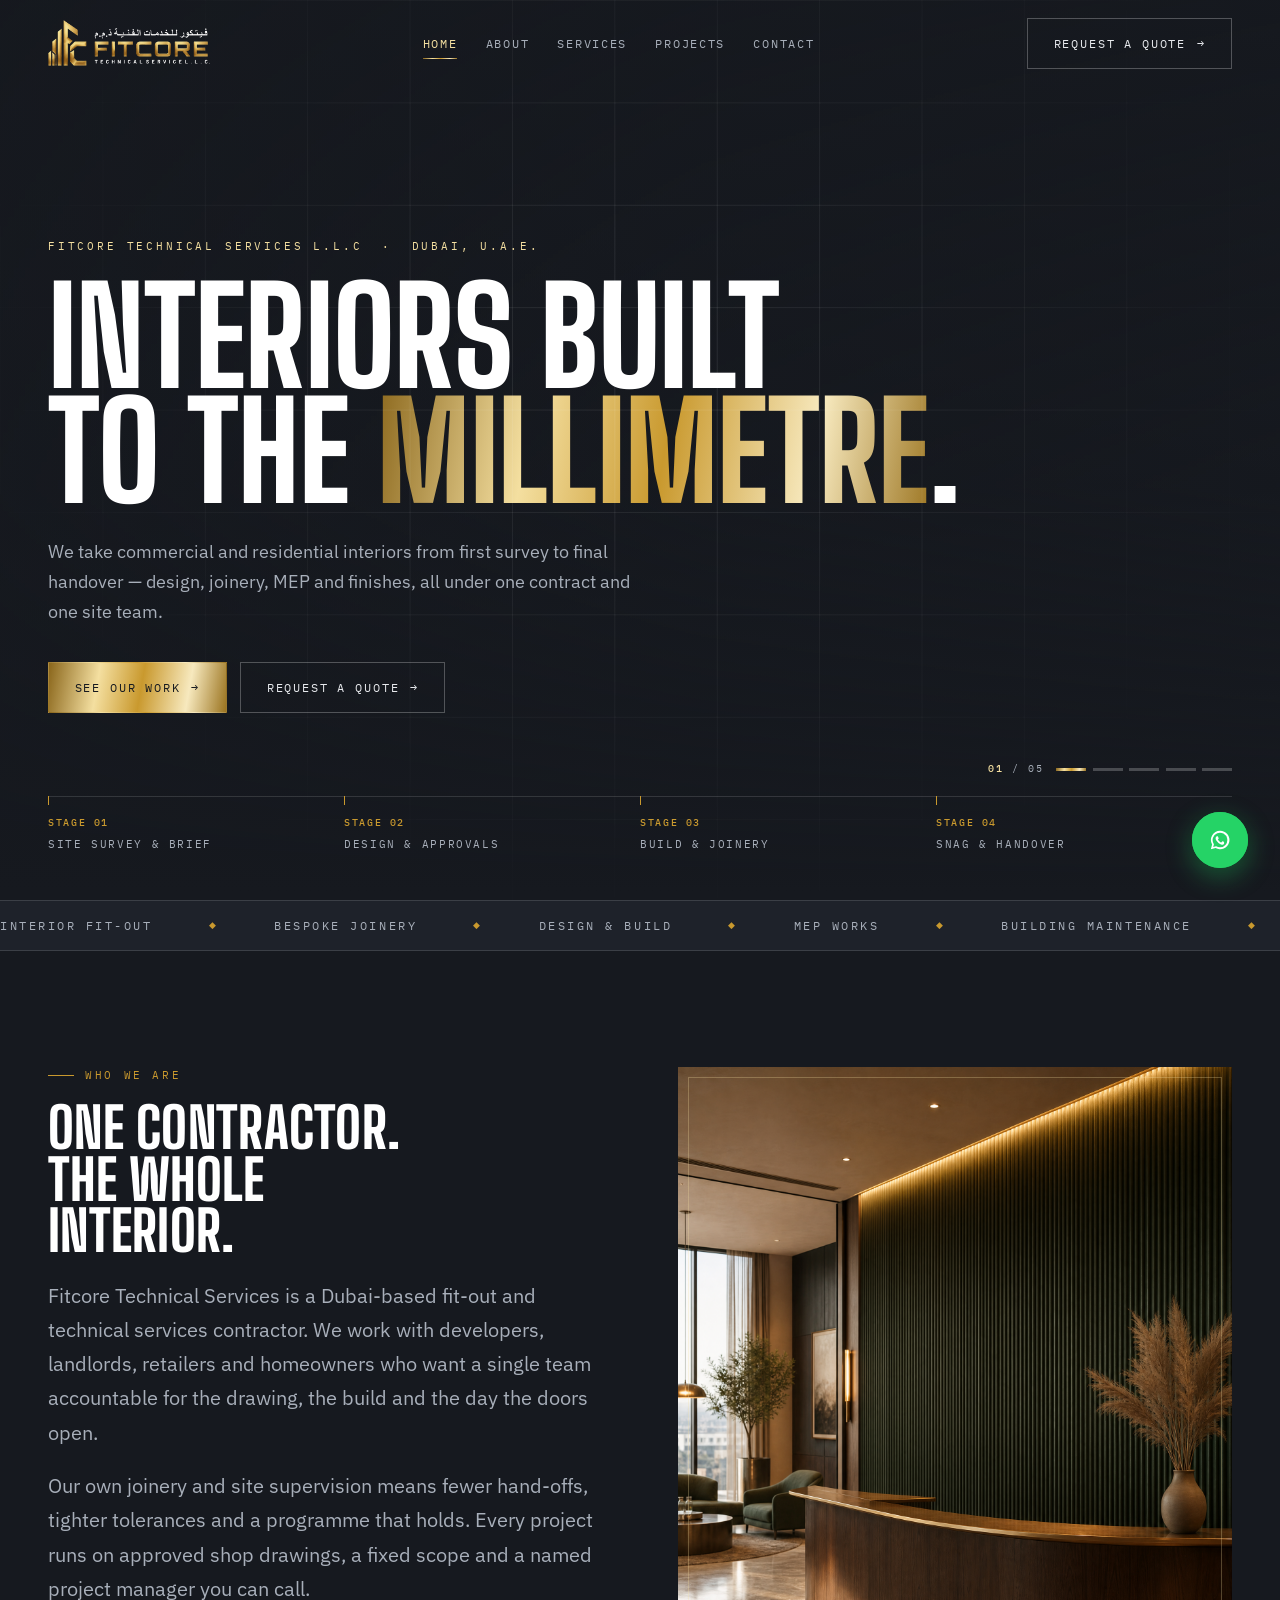
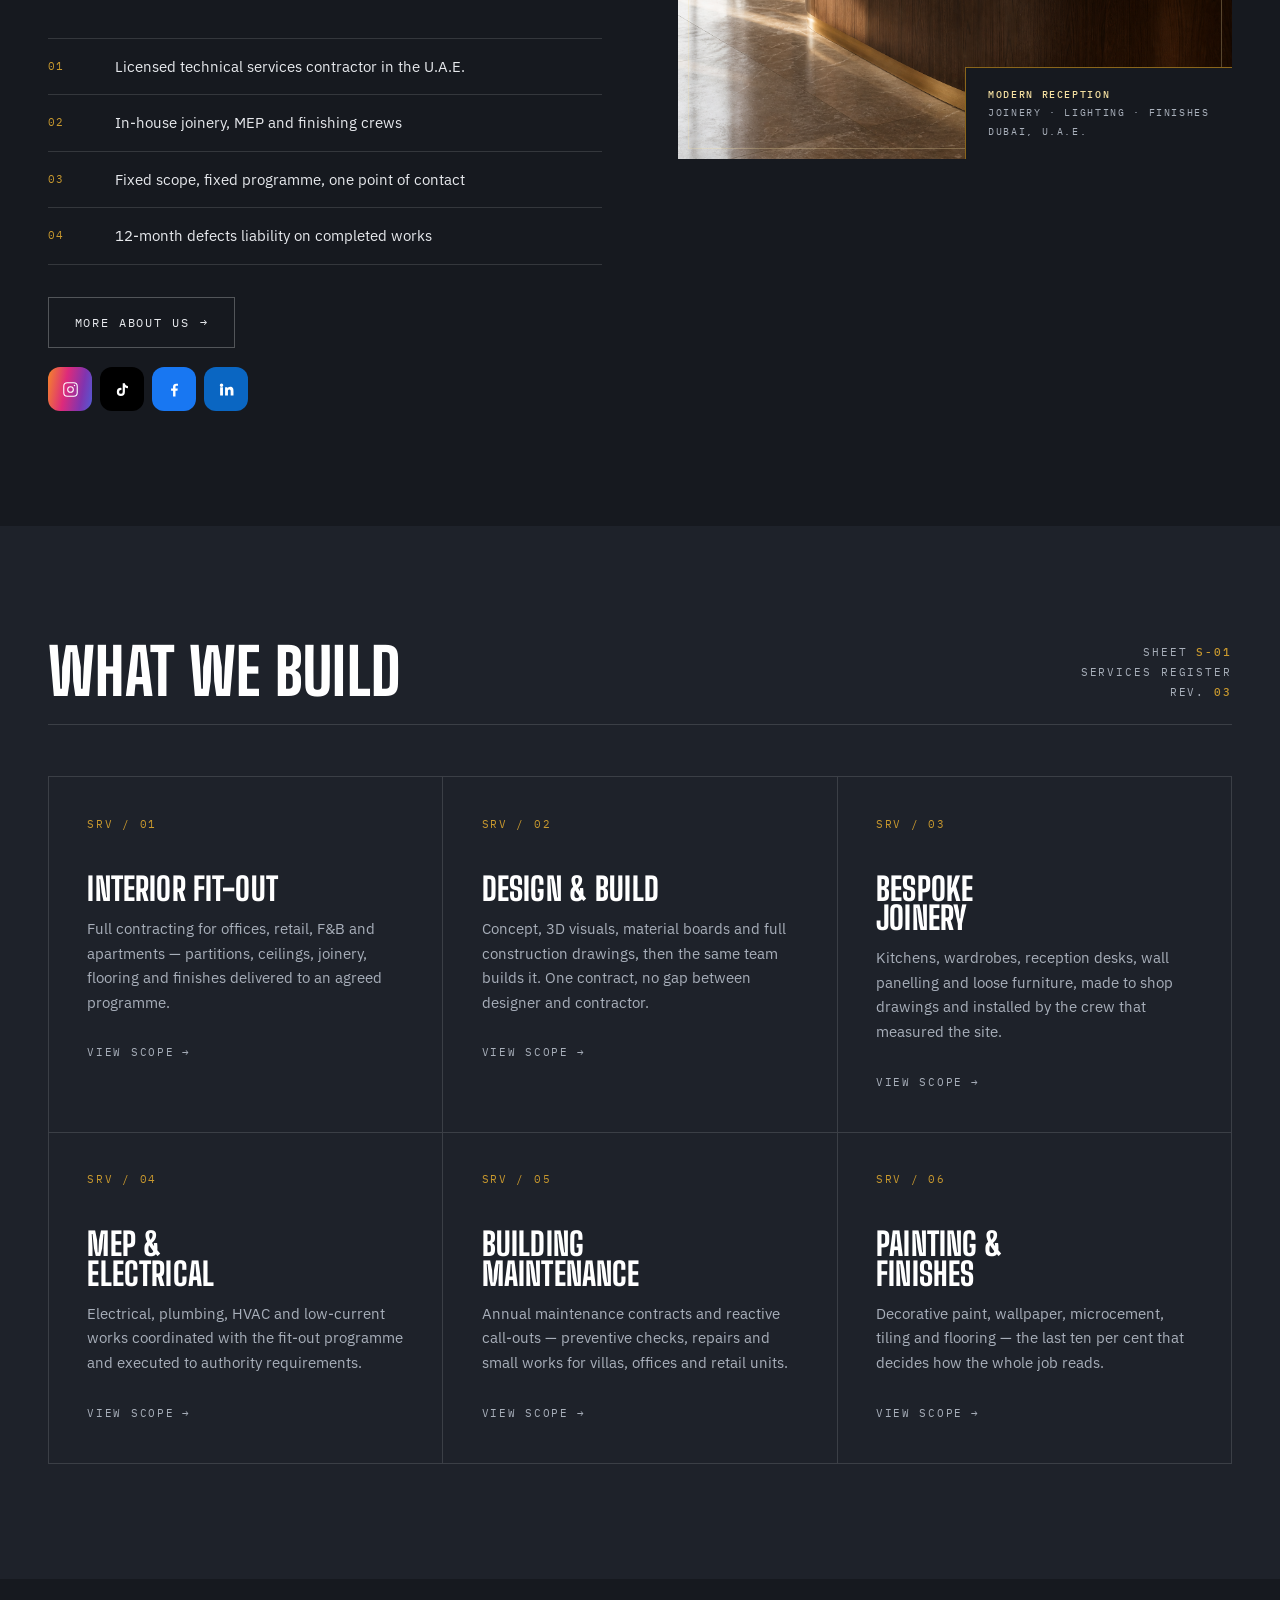
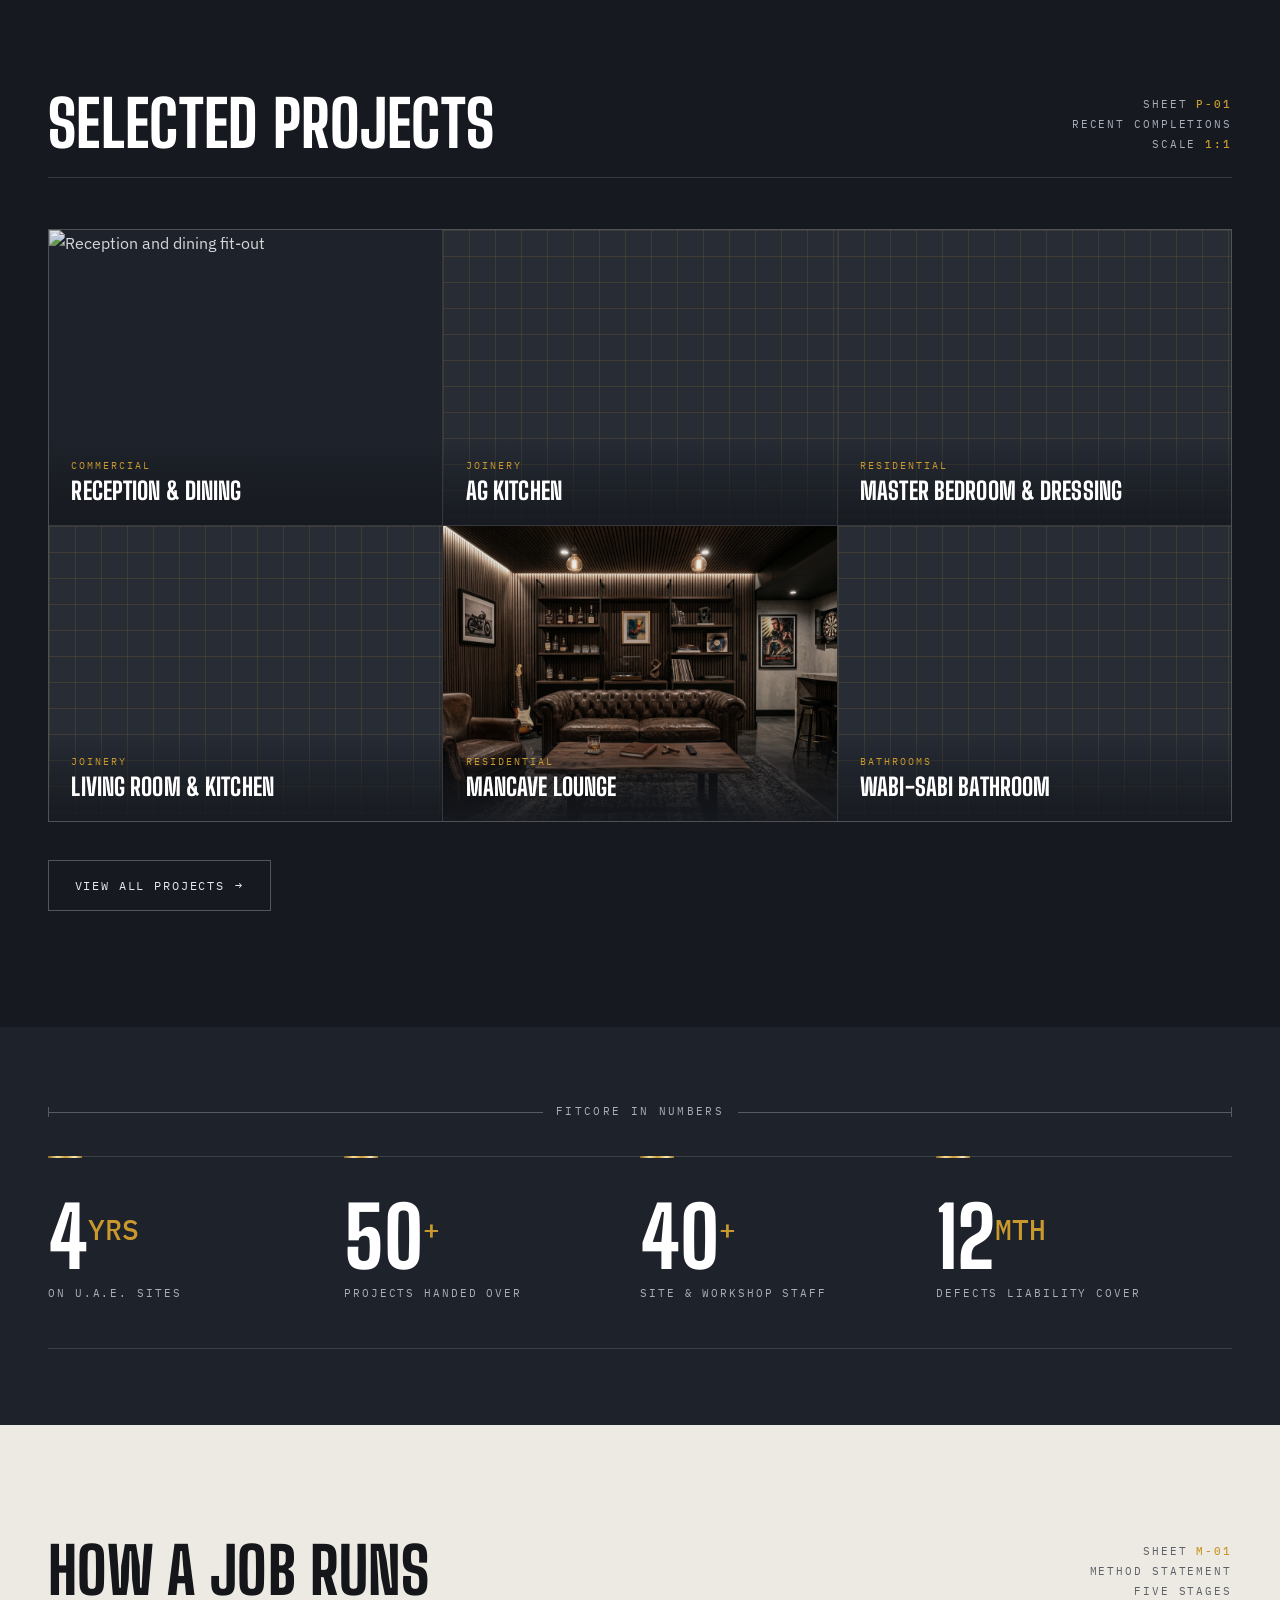
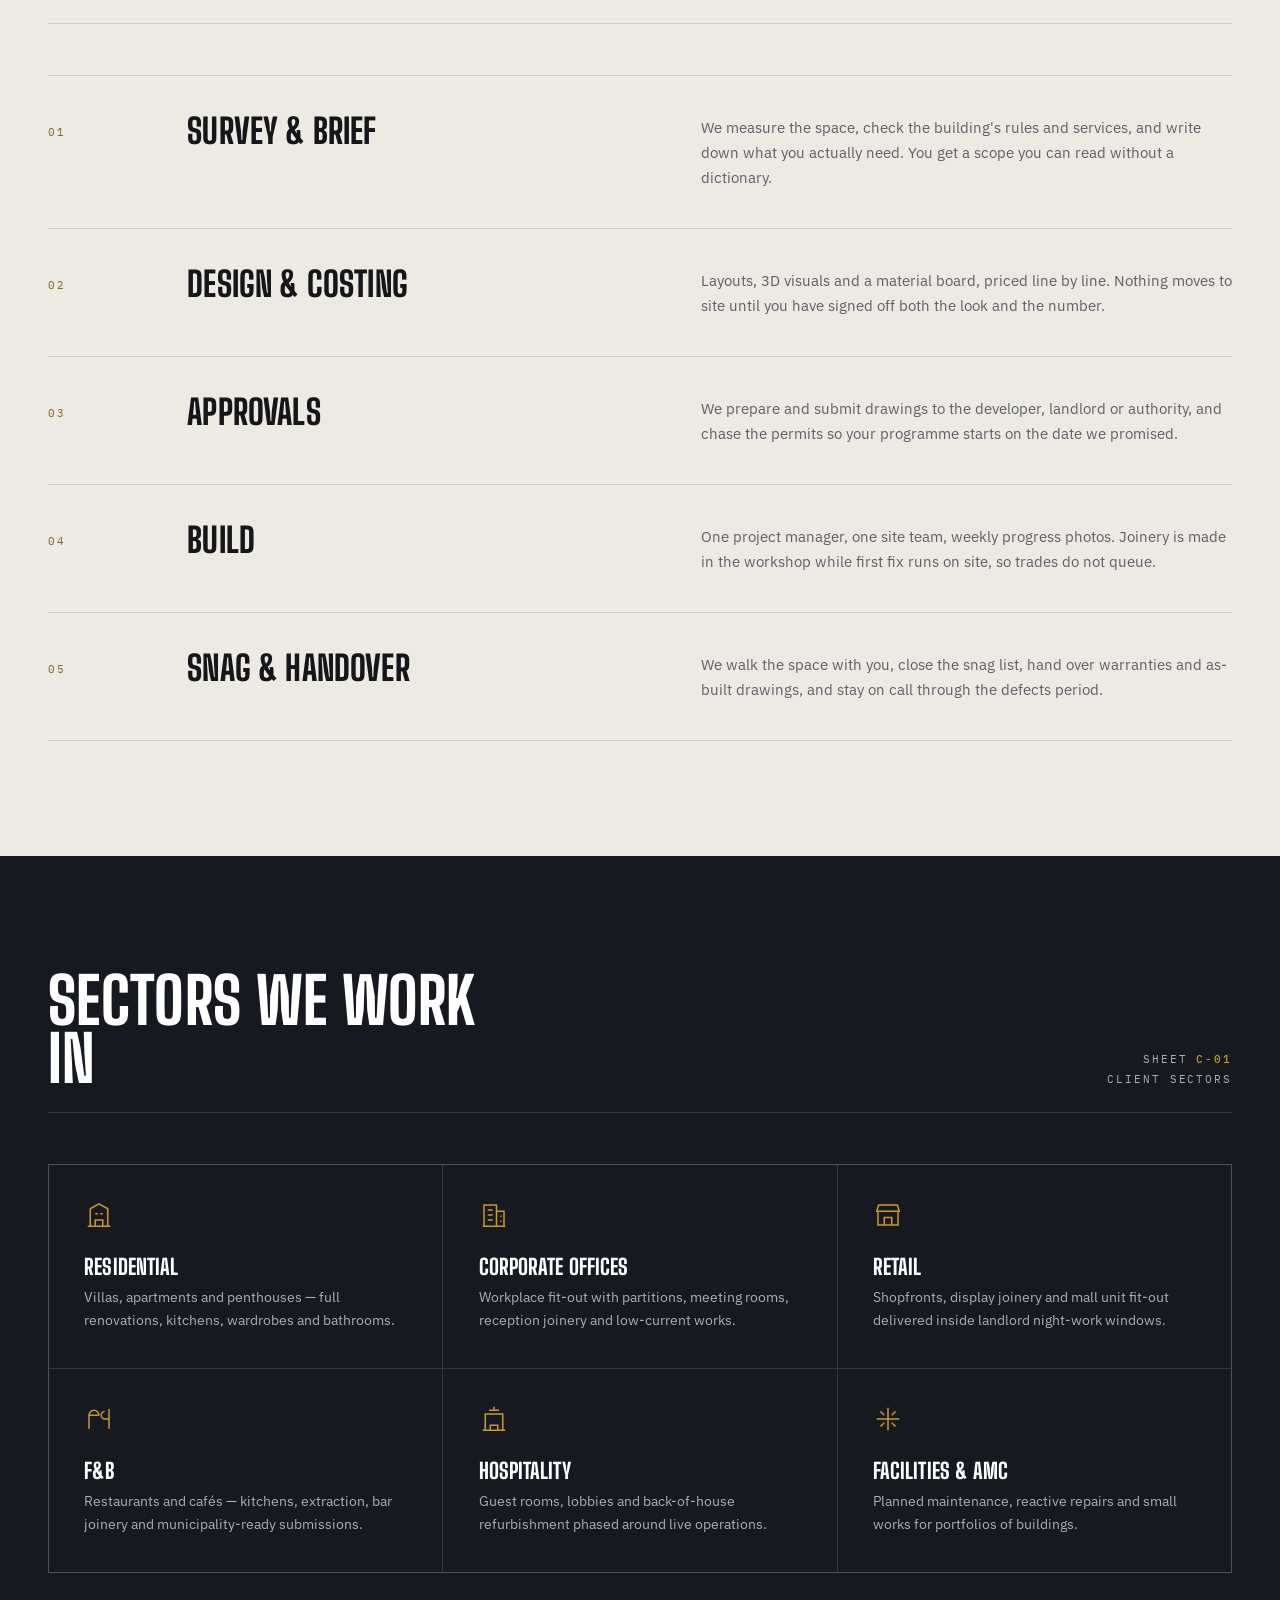
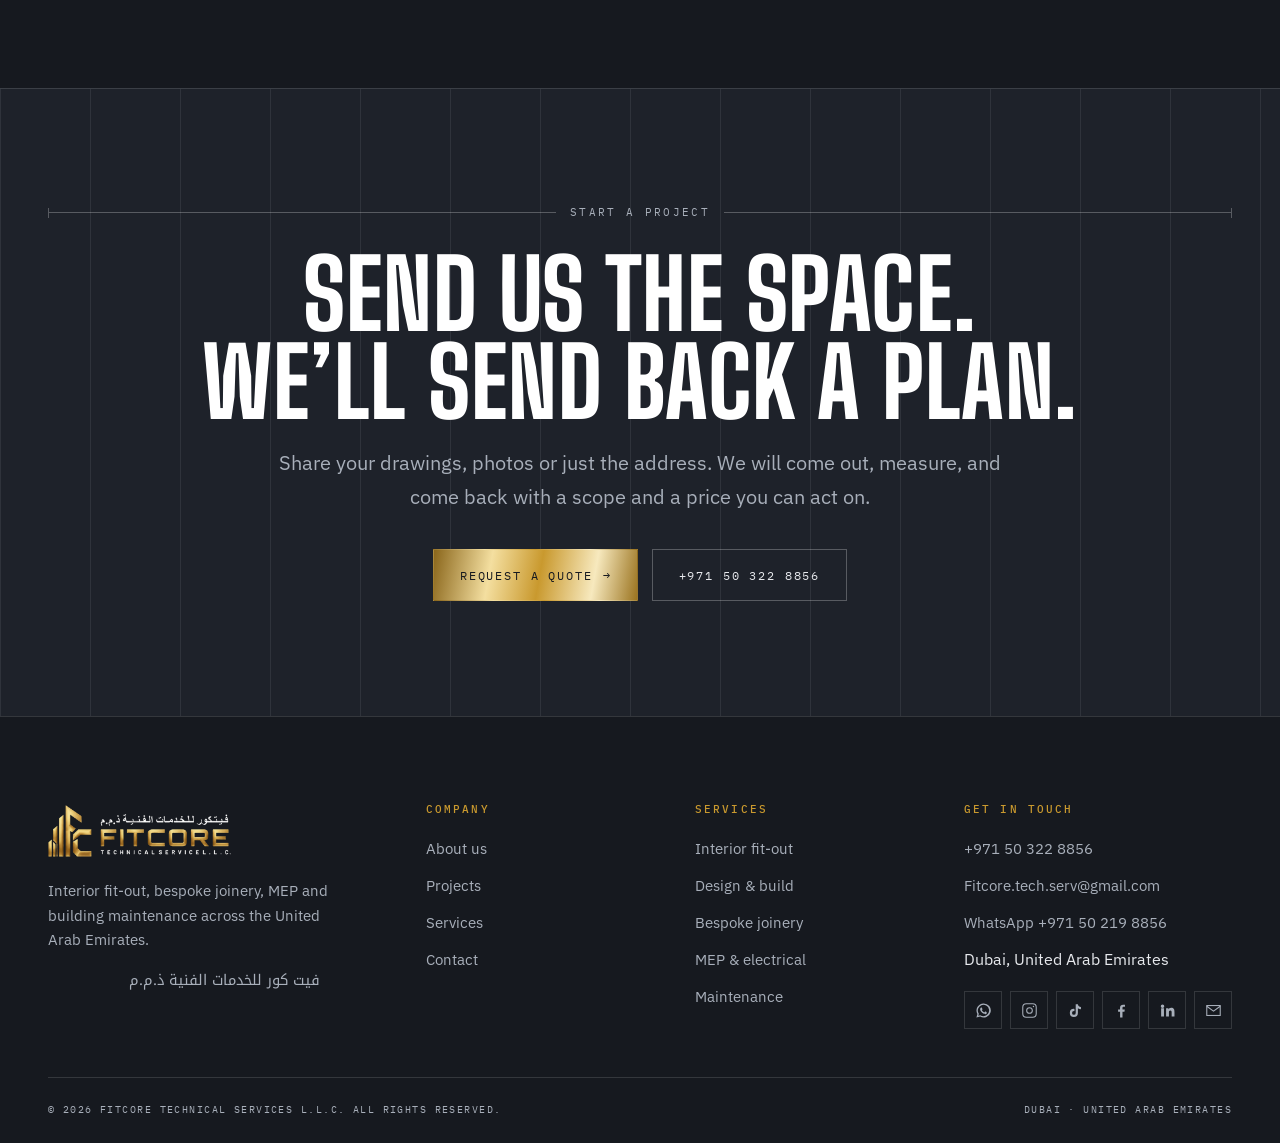
==== commit 635598e0: "fix all web" ====
--- a/index.html
+++ b/index.html
@@ -73,7 +73,7 @@
         <img data-remote src="https://mir-s3-cdn-cf.behance.net/projects/404/5f9414173912259.Y3JvcCwyNDI3LDE4OTksMCww.jpg" alt="Bespoke kitchen joinery by Fitcore" loading="lazy">
       </div>
       <div class="hero__slide">
-        <img data-remote src="https://images.unsplash.com/photo-1571673638846-2adffccdc689?auto=format&amp;fit=crop&amp;w=1800&amp;q=80" alt="Mancave lounge with acoustic panelling by Fitcore" loading="lazy">
+        <img src="assets/img/mancave-lounge.jpg" alt="Mancave lounge with acoustic panelling by Fitcore" loading="lazy">
       </div>
       <div class="hero__slide">
         <img data-remote src="https://mir-s3-cdn-cf.behance.net/projects/404/0c796c205818031.Y3JvcCwxNTgyLDEyMzgsMzA1LDA.jpg" alt="Master bedroom and dressing room by Fitcore" loading="lazy">
@@ -268,7 +268,7 @@
         <a class="project" href="#" data-cat="residential"
                 data-title="Mancave lounge"
                 data-meta="Residential · Acoustic panelling, feature lighting">
-          <img data-remote data-full="https://images.unsplash.com/photo-1571673638846-2adffccdc689?auto=format&amp;fit=crop&amp;w=1800&amp;q=80" src="https://images.unsplash.com/photo-1571673638846-2adffccdc689?auto=format&amp;fit=crop&amp;w=1800&amp;q=80" alt="Mancave lounge fit-out" loading="lazy">
+          <img data-full="assets/img/mancave-lounge.jpg" src="assets/img/mancave-lounge.jpg" alt="Mancave lounge fit-out" loading="lazy">
           <span class="project__plus" aria-hidden="true">+</span>
           <div class="project__meta"><span class="cat">Residential</span><h3>Mancave lounge</h3></div>
         </a>
--- a/assets/css/style.css
+++ b/assets/css/style.css
@@ -1439,33 +1439,37 @@
 .socials--inline a {
   width: 44px; height: 44px;
   border-radius: 12px;
-  border: 1px solid var(--line);
+  border: none;
   display: grid; place-items: center;
-  color: var(--text-dim);
+  color: #FFFFFF;
   transition: all .3s var(--ease);
 }
 .socials--inline a:hover { transform: translateY(-3px); }
+
+.socials--inline a[aria-label="Instagram"] {
+  background: linear-gradient(100deg, #F58529 0%, #DD2A7B 40%, #8134AF 75%, #515BD4 100%);
+}
 .socials--inline a[aria-label="Instagram"]:hover {
-  border-color: transparent;
-  color: #FFFFFF;
-  background: linear-gradient(100deg, #F58529 0%, #DD2A7B 40%, #8134AF 75%, #515BD4 100%);
   box-shadow: 0 8px 20px rgba(221, 42, 123, 0.35);
 }
+
+.socials--inline a[aria-label="Facebook"] {
+  background: #1877F2;
+}
 .socials--inline a[aria-label="Facebook"]:hover {
-  border-color: #1877F2;
-  color: #1877F2;
-  background: rgba(24, 119, 242, 0.12);
-  box-shadow: 0 8px 20px rgba(24, 119, 242, 0.25);
+  box-shadow: 0 8px 20px rgba(24, 119, 242, 0.35);
+}
+
+.socials--inline a[aria-label="LinkedIn"] {
+  background: #0A66C2;
 }
 .socials--inline a[aria-label="LinkedIn"]:hover {
-  border-color: #0A66C2;
-  color: #0A66C2;
-  background: rgba(10, 102, 194, 0.12);
-  box-shadow: 0 8px 20px rgba(10, 102, 194, 0.25);
+  box-shadow: 0 8px 20px rgba(10, 102, 194, 0.35);
+}
+
+.socials--inline a[aria-label="TikTok"] {
+  background: #000000;
 }
 .socials--inline a[aria-label="TikTok"]:hover {
-  border-color: #FFFFFF;
-  color: #FFFFFF;
-  background: rgba(255, 255, 255, 0.10);
-  box-shadow: 0 8px 20px rgba(0, 0, 0, 0.35);
-}
+  box-shadow: 0 8px 20px rgba(0, 0, 0, 0.5);
+}
